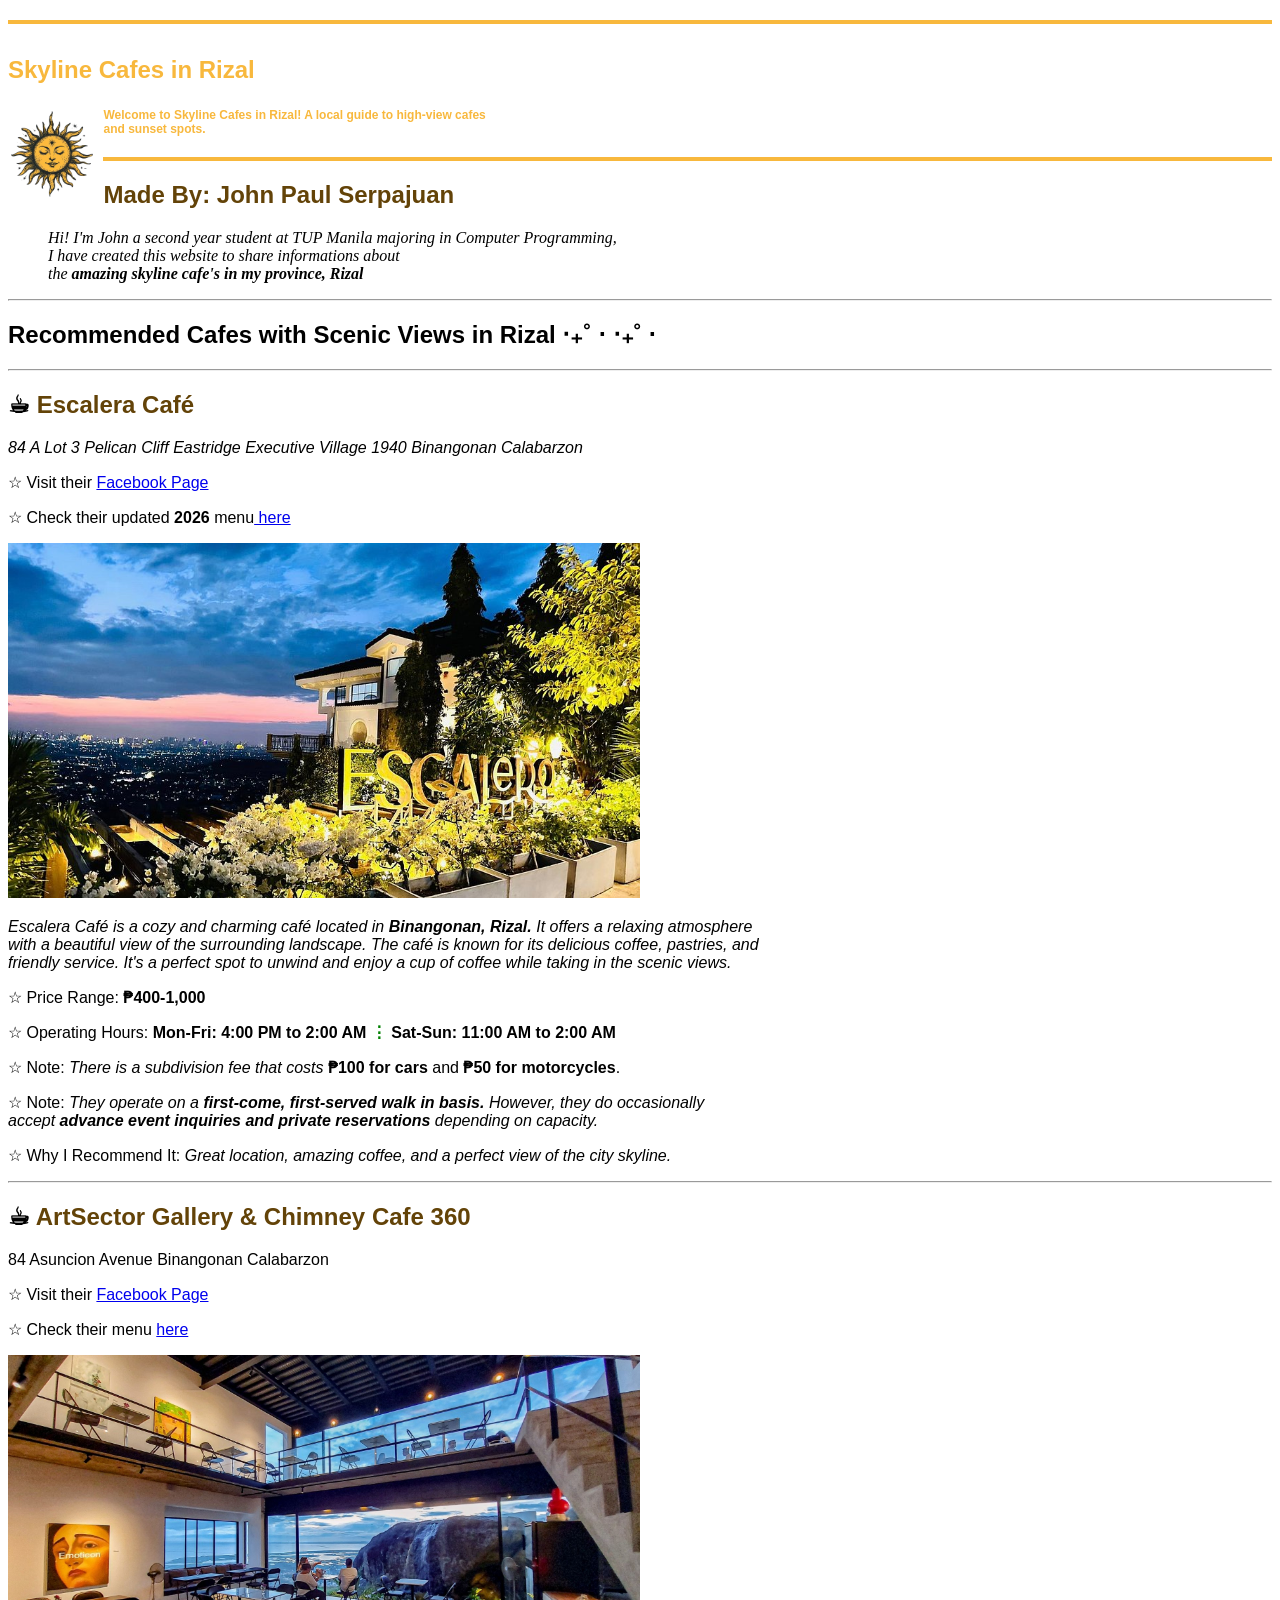
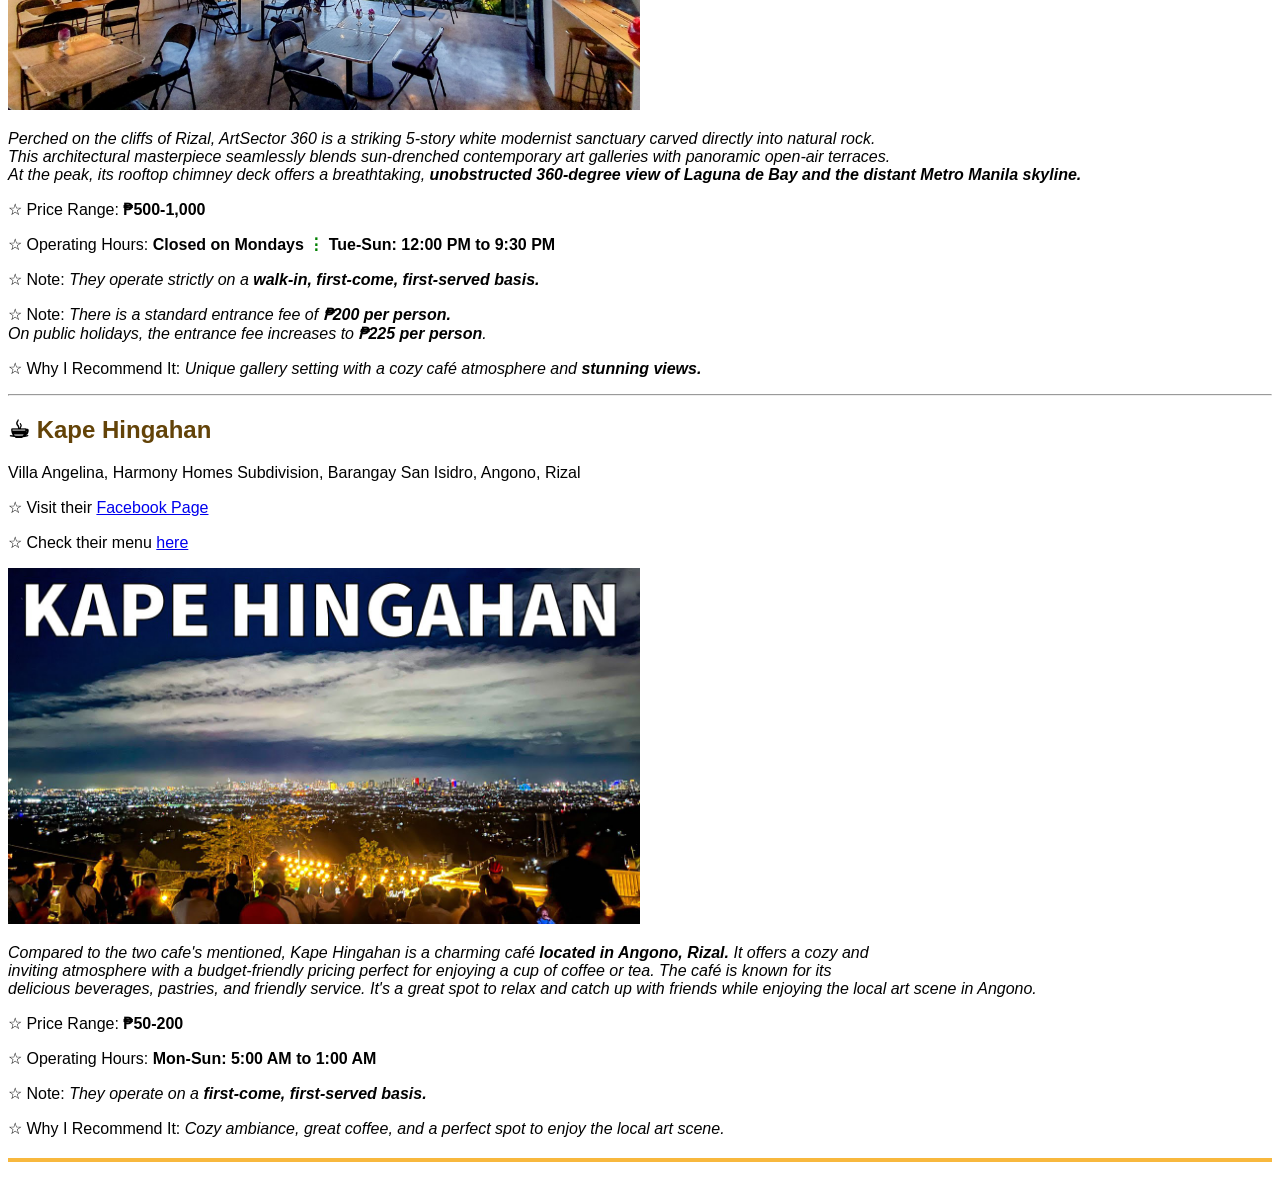
==== index.html @ cba8d464 "add recommended cafes and their details" ====
<!DOCTYPE html>
<html lang="en">
<head>
  <meta charset="UTF-8">
  <meta name="viewport" content="width=device-width, initial-scale=1.0">
  <title>Skyline Cafes in Rizal</title>
</head>

<body>
<hr style="border: 2px solid #F8B83D; margin-top: 20px; margin-bottom: 20px;">
<h1><p class="sans"></p><p style="font-family: Verdana, Geneva, Tahoma, sans-serif; font-size: 24px; color: #F8B83D;">Skyline Cafes in Rizal</p></h1> 
<img src="sun.png" alt="sunset" width="7%" height="auto" style="float: left; margin-right: 7px;">                                                         
<p><h4><p style="font-family: Verdana, Geneva, Tahoma, sans-serif; font-size: 12px; color: #F8B83D;">Welcome to Skyline Cafes in Rizal! A local guide to high-view cafes<br> and sunset spots.</h4></p>
<hr style="border: 2px solid #F8B83D; margin-top: 20px; margin-bottom: 20px;">

<section> 
  <h2><font style="font-family: Verdana, Geneva, Tahoma, sans-serif;color: #634308;">Made By: John Paul Serpajuan</h2></font>
  <p><blockquote><i>Hi! I'm John a second year student at TUP Manila majoring in Computer Programming, 
    <br>I have created this website to  share informations about <br> 
    the <strong>amazing skyline cafe's in my province, Rizal</strong></blockquote></i></p>

 <hr>

</section>

<article>
   <h2><font style="font-family: Arial, Helvetica, sans-serif ;color: #000000;">Recommended Cafes with Scenic Views in Rizal ‧₊˚ ⋅ ‧₊˚ ⋅</h2>
   <hr>
   <h2>☕︎ <font style="font-family: Arial, Helvetica, sans-serif; color: #634308;">Escalera Café</font></h2>
   <p><i>84 A Lot 3 Pelican Cliff Eastridge Executive Village 1940 Binangonan Calabarzon</i></p>
   <p> ☆ Visit their <a href="https://www.facebook.com/EscaleraCafe/" target="_blank">Facebook Page</a></p>
   <p> ☆ Check their updated <strong>2026</strong> menu<a href="https://menuph.com/escalera-cafe-menu/" target="_blank"> here</a></p>
   <img src="escalera.jpg" alt="escalera" width="50%" height="auto">
   <p><i>Escalera Café is a cozy and charming café located in <strong>Binangonan, Rizal.</strong> It offers a relaxing atmosphere 
    <br>with a beautiful view of the surrounding landscape. The café is known for its delicious coffee, pastries, and 
    <br> friendly service. It's a perfect spot to unwind and enjoy a cup of coffee while taking in the scenic views.</i></p>
   <p> ☆ Price Range: <strong>₱400-1,000</strong></p>
   <p> ☆ Operating Hours: <strong>Mon-Fri: 4:00 PM to 2:00 AM <font color="green">⋮</font> Sat-Sun: 11:00 AM to 2:00 AM</strong></p>
   <p> ☆ Note: <i> There is a subdivision fee that costs</i><strong> ₱100 for cars </strong>and <strong>₱50 for motorcycles</strong>.</p>
   <P> ☆ Note: <i> They operate on a <strong>first-come, first-served walk in basis.</strong> However, they do occasionally 
    <br>accept <strong>advance event inquiries and private reservations</strong> depending on capacity. </i></P>
   <p> ☆ Why I Recommend It: <i>Great location, amazing coffee, and a perfect view of the city skyline.</i></p>
  </article>

<article>
<hr>
  <h2>☕︎ <font style="font-family: Arial, Helvetica, sans-serif; color: #634308;">ArtSector Gallery & Chimney Cafe 360</font></h2>
  <p>84 Asuncion Avenue Binangonan Calabarzon</p>
  <p> ☆ Visit their <a href="https://www.facebook.com/artsectorph/" target="_blank">Facebook Page</a></p>
  <p> ☆ Check their menu <a href="https://booky.ph/biz/artsector-gallery-chimney-cafe-tayuman/menu/" target="_blank">here</a></p>
  <img src="artsector.jpg" alt="artsector" width="50%" height="auto">
  <p><i>Perched on the cliffs of Rizal, ArtSector 360 is a striking 5-story white modernist sanctuary carved directly into natural rock. 
    <br> This architectural masterpiece seamlessly blends sun-drenched contemporary art galleries with panoramic open-air terraces. 
    <br> At the peak, its rooftop chimney deck offers a breathtaking, <strong>unobstructed 360-degree view of Laguna de Bay and the distant Metro Manila skyline.</strong></i></p>
  <p> ☆ Price Range: <strong>₱500-1,000</strong></p>
  <p> ☆ Operating Hours: <strong>Closed on Mondays <font color="green">⋮</font> Tue-Sun: 12:00 PM to 9:30 PM</strong></p>
  <P> ☆ Note: <i>They operate strictly on a <strong>walk-in, first-come, first-served basis.</strong></i></P>
  <p> ☆ Note: <i>There is a standard entrance fee of <strong>₱200 per person.</strong>
       <br> On public holidays, the entrance fee increases to <strong>₱225 per person</strong>.</i></p>
   </strong></i></p>
  <p> ☆ Why I Recommend It: <i>Unique gallery setting with a cozy café atmosphere and <strong>stunning views.</strong></i></p>
</article>

<article>
<hr>
  <h2>☕︎ <font style="font-family: Arial, Helvetica, sans-serif; color: #634308;">Kape Hingahan</font></h2>
  <p>Villa Angelina, Harmony Homes Subdivision, Barangay San Isidro, Angono, Rizal</p>
  <p> ☆ Visit their <a href="https://www.facebook.com/Kapehingahan/" target="_blank">Facebook Page</a></p>
  <p> ☆ Check their menu <a href="https://kape-hingahan.wheree.com/menu" target="_blank">here</a></p>
<img src="kapehingahan.jpg" alt="kapehingahan" width="50%" height="auto">
  <p><i>Compared to the two cafe's mentioned, Kape Hingahan is a charming café <strong>located in Angono, Rizal.</strong> It offers a cozy and 
    <br> inviting atmosphere with a budget-friendly pricing perfect for enjoying a cup of coffee or tea. The café is known for its 
    <br> delicious beverages, pastries, and friendly service. It's a great spot to relax and catch up with friends while enjoying the local art scene in Angono.</i></p>
  <p> ☆ Price Range: <strong>₱50-200</strong></p>
  <p> ☆ Operating Hours: <strong>Mon-Sun: 5:00 AM to 1:00 AM</strong></p>
  <P> ☆ Note: <i>They operate on a <strong>first-come, first-served basis.</strong></i></P>
  <p> ☆ Why I Recommend It: <i>Cozy ambiance, great coffee, and a perfect spot to enjoy the local art scene.</i></p>
</article>

<hr style="border: 2px solid #F8B83D; margin-top: 20px; margin-bottom: 20px;">
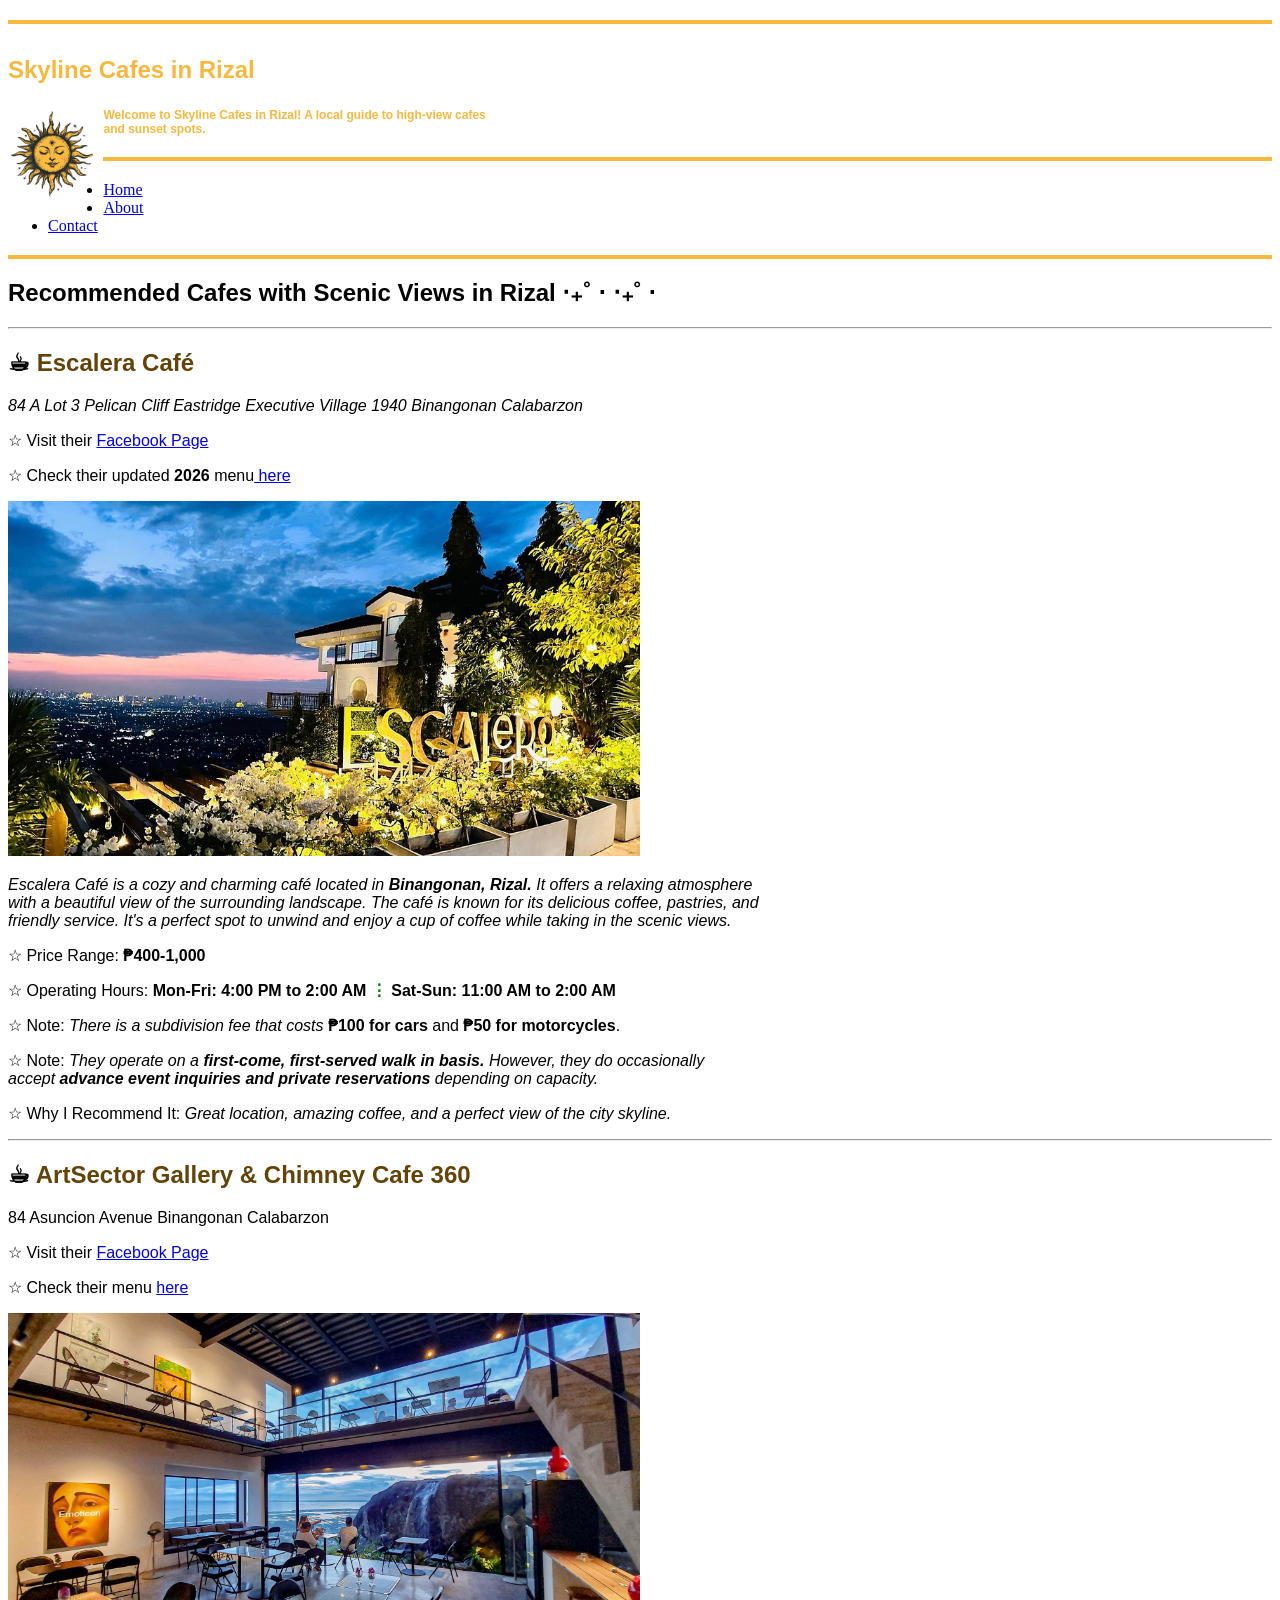
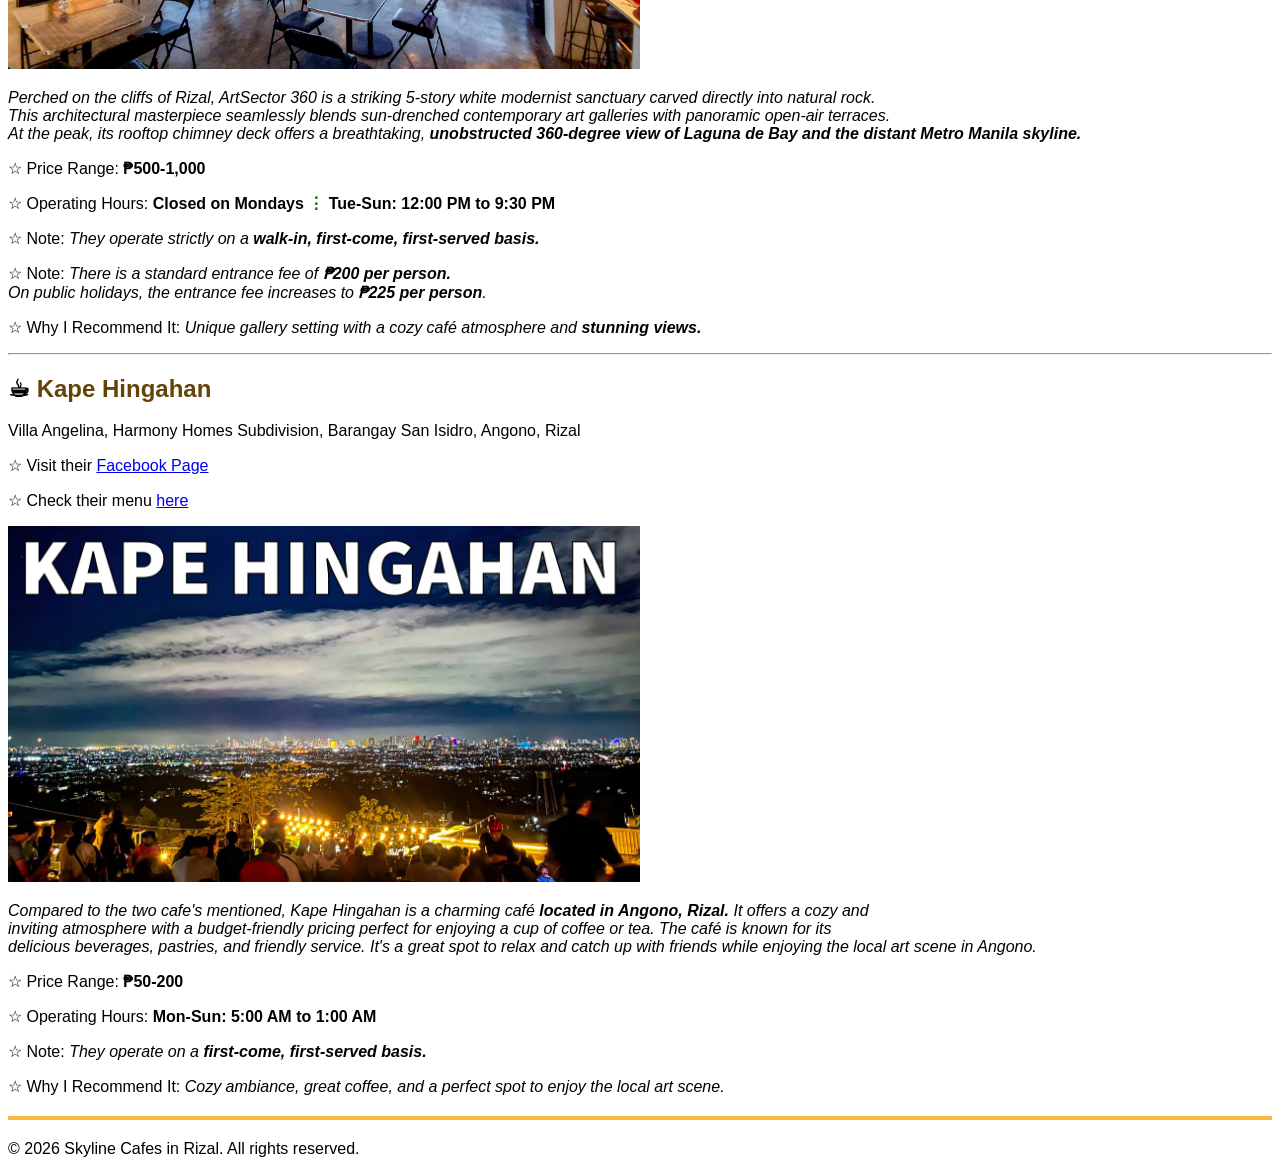
==== commit bbcdf63c: "add contact, about page" ====
--- a/index.html
+++ b/index.html
@@ -7,74 +7,84 @@
 </head>
 
 <body>
+<header>
+       <hr style="border: 2px solid #F8B83D; margin-top: 20px; margin-bottom: 20px;">
+         <h1><p class="sans"></p><p style="font-family: Verdana, Geneva, Tahoma, sans-serif; font-size: 24px; color: #F8B83D;">Skyline Cafes in Rizal</p></h1> 
+          <img src="sun.png" alt="sunset" width="7%" height="auto" style="float: left; margin-right: 7px;">                                                         
+          <p><h4><p style="font-family: Verdana, Geneva, Tahoma, sans-serif; font-size: 12px; color: #F8B83D;">Welcome to Skyline Cafes in Rizal! A local guide to high-view cafes<br> and sunset spots.</h4></p>
+       <hr style="border: 2px solid #F8B83D; margin-top: 20px; margin-bottom: 20px;">
+    <nav>
+    <ul>
+        <li><a href="index.html">Home</a></li>
+        <li><a href="about.html">About</a></li>
+        <li><a href="contact.html">Contact</a></li> 
+    </ul> 
+    </nav>
 <hr style="border: 2px solid #F8B83D; margin-top: 20px; margin-bottom: 20px;">
-<h1><p class="sans"></p><p style="font-family: Verdana, Geneva, Tahoma, sans-serif; font-size: 24px; color: #F8B83D;">Skyline Cafes in Rizal</p></h1> 
-<img src="sun.png" alt="sunset" width="7%" height="auto" style="float: left; margin-right: 7px;">                                                         
-<p><h4><p style="font-family: Verdana, Geneva, Tahoma, sans-serif; font-size: 12px; color: #F8B83D;">Welcome to Skyline Cafes in Rizal! A local guide to high-view cafes<br> and sunset spots.</h4></p>
-<hr style="border: 2px solid #F8B83D; margin-top: 20px; margin-bottom: 20px;">
+</header>
 
-<section> 
-  <h2><font style="font-family: Verdana, Geneva, Tahoma, sans-serif;color: #634308;">Made By: John Paul Serpajuan</h2></font>
-  <p><blockquote><i>Hi! I'm John a second year student at TUP Manila majoring in Computer Programming, 
-    <br>I have created this website to  share informations about <br> 
-    the <strong>amazing skyline cafe's in my province, Rizal</strong></blockquote></i></p>
 
- <hr>
-
-</section>
-
+<main>
 <article>
-   <h2><font style="font-family: Arial, Helvetica, sans-serif ;color: #000000;">Recommended Cafes with Scenic Views in Rizal ‧₊˚ ⋅ ‧₊˚ ⋅</h2>
-   <hr>
-   <h2>☕︎ <font style="font-family: Arial, Helvetica, sans-serif; color: #634308;">Escalera Café</font></h2>
-   <p><i>84 A Lot 3 Pelican Cliff Eastridge Executive Village 1940 Binangonan Calabarzon</i></p>
-   <p> ☆ Visit their <a href="https://www.facebook.com/EscaleraCafe/" target="_blank">Facebook Page</a></p>
-   <p> ☆ Check their updated <strong>2026</strong> menu<a href="https://menuph.com/escalera-cafe-menu/" target="_blank"> here</a></p>
-   <img src="escalera.jpg" alt="escalera" width="50%" height="auto">
-   <p><i>Escalera Café is a cozy and charming café located in <strong>Binangonan, Rizal.</strong> It offers a relaxing atmosphere 
-    <br>with a beautiful view of the surrounding landscape. The café is known for its delicious coffee, pastries, and 
-    <br> friendly service. It's a perfect spot to unwind and enjoy a cup of coffee while taking in the scenic views.</i></p>
-   <p> ☆ Price Range: <strong>₱400-1,000</strong></p>
-   <p> ☆ Operating Hours: <strong>Mon-Fri: 4:00 PM to 2:00 AM <font color="green">⋮</font> Sat-Sun: 11:00 AM to 2:00 AM</strong></p>
-   <p> ☆ Note: <i> There is a subdivision fee that costs</i><strong> ₱100 for cars </strong>and <strong>₱50 for motorcycles</strong>.</p>
-   <P> ☆ Note: <i> They operate on a <strong>first-come, first-served walk in basis.</strong> However, they do occasionally 
-    <br>accept <strong>advance event inquiries and private reservations</strong> depending on capacity. </i></P>
-   <p> ☆ Why I Recommend It: <i>Great location, amazing coffee, and a perfect view of the city skyline.</i></p>
-  </article>
-
-<article>
+        <h2><font style="font-family: Arial, Helvetica, sans-serif ;color: #000000;">Recommended Cafes with Scenic Views in Rizal ‧₊˚ ⋅ ‧₊˚ ⋅</h2>
 <hr>
-  <h2>☕︎ <font style="font-family: Arial, Helvetica, sans-serif; color: #634308;">ArtSector Gallery & Chimney Cafe 360</font></h2>
-  <p>84 Asuncion Avenue Binangonan Calabarzon</p>
-  <p> ☆ Visit their <a href="https://www.facebook.com/artsectorph/" target="_blank">Facebook Page</a></p>
-  <p> ☆ Check their menu <a href="https://booky.ph/biz/artsector-gallery-chimney-cafe-tayuman/menu/" target="_blank">here</a></p>
-  <img src="artsector.jpg" alt="artsector" width="50%" height="auto">
-  <p><i>Perched on the cliffs of Rizal, ArtSector 360 is a striking 5-story white modernist sanctuary carved directly into natural rock. 
-    <br> This architectural masterpiece seamlessly blends sun-drenched contemporary art galleries with panoramic open-air terraces. 
-    <br> At the peak, its rooftop chimney deck offers a breathtaking, <strong>unobstructed 360-degree view of Laguna de Bay and the distant Metro Manila skyline.</strong></i></p>
-  <p> ☆ Price Range: <strong>₱500-1,000</strong></p>
-  <p> ☆ Operating Hours: <strong>Closed on Mondays <font color="green">⋮</font> Tue-Sun: 12:00 PM to 9:30 PM</strong></p>
-  <P> ☆ Note: <i>They operate strictly on a <strong>walk-in, first-come, first-served basis.</strong></i></P>
-  <p> ☆ Note: <i>There is a standard entrance fee of <strong>₱200 per person.</strong>
-       <br> On public holidays, the entrance fee increases to <strong>₱225 per person</strong>.</i></p>
-   </strong></i></p>
-  <p> ☆ Why I Recommend It: <i>Unique gallery setting with a cozy café atmosphere and <strong>stunning views.</strong></i></p>
+          <h2>☕︎ <font style="font-family: Arial, Helvetica, sans-serif; color: #634308;">Escalera Café</font></h2>
+          <p><i>84 A Lot 3 Pelican Cliff Eastridge Executive Village 1940 Binangonan Calabarzon</i></p>
+          <p> ☆ Visit their <a href="https://www.facebook.com/EscaleraCafe/" target="_blank">Facebook Page</a></p>
+          <p> ☆ Check their updated <strong>2026</strong> menu<a href="https://menuph.com/escalera-cafe-menu/" target="_blank"> here</a></p>
+        <img src="escalera.jpg" alt="escalera" width="50%" height="auto">
+          <p><i>Escalera Café is a cozy and charming café located in <strong>Binangonan, Rizal.</strong> It offers a relaxing atmosphere 
+          <br>with a beautiful view of the surrounding landscape. The café is known for its delicious coffee, pastries, and 
+          <br> friendly service. It's a perfect spot to unwind and enjoy a cup of coffee while taking in the scenic views.</i></p>
+       <p> ☆ Price Range: <strong>₱400-1,000</strong></p>
+       <p> ☆ Operating Hours: <strong>Mon-Fri: 4:00 PM to 2:00 AM <font color="green">⋮</font> Sat-Sun: 11:00 AM to 2:00 AM</strong></p>
+       <p> ☆ Note: <i> There is a subdivision fee that costs</i><strong> ₱100 for cars </strong>and <strong>₱50 for motorcycles</strong>.</p>
+       <p> ☆ Note: <i> They operate on a <strong>first-come, first-served walk in basis.</strong> However, they do occasionally 
+          <br>accept <strong>advance event inquiries and private reservations</strong> depending on capacity. </i></P>
+       <p> ☆ Why I Recommend It: <i>Great location, amazing coffee, and a perfect view of the city skyline.</i></p>
 </article>
 
 <article>
 <hr>
-  <h2>☕︎ <font style="font-family: Arial, Helvetica, sans-serif; color: #634308;">Kape Hingahan</font></h2>
-  <p>Villa Angelina, Harmony Homes Subdivision, Barangay San Isidro, Angono, Rizal</p>
-  <p> ☆ Visit their <a href="https://www.facebook.com/Kapehingahan/" target="_blank">Facebook Page</a></p>
-  <p> ☆ Check their menu <a href="https://kape-hingahan.wheree.com/menu" target="_blank">here</a></p>
-<img src="kapehingahan.jpg" alt="kapehingahan" width="50%" height="auto">
-  <p><i>Compared to the two cafe's mentioned, Kape Hingahan is a charming café <strong>located in Angono, Rizal.</strong> It offers a cozy and 
-    <br> inviting atmosphere with a budget-friendly pricing perfect for enjoying a cup of coffee or tea. The café is known for its 
-    <br> delicious beverages, pastries, and friendly service. It's a great spot to relax and catch up with friends while enjoying the local art scene in Angono.</i></p>
-  <p> ☆ Price Range: <strong>₱50-200</strong></p>
-  <p> ☆ Operating Hours: <strong>Mon-Sun: 5:00 AM to 1:00 AM</strong></p>
-  <P> ☆ Note: <i>They operate on a <strong>first-come, first-served basis.</strong></i></P>
-  <p> ☆ Why I Recommend It: <i>Cozy ambiance, great coffee, and a perfect spot to enjoy the local art scene.</i></p>
+          <h2>☕︎ <font style="font-family: Arial, Helvetica, sans-serif; color: #634308;">ArtSector Gallery & Chimney Cafe 360</font></h2>
+       <p>84 Asuncion Avenue Binangonan Calabarzon</p>
+       <p> ☆ Visit their <a href="https://www.facebook.com/artsectorph/" target="_blank">Facebook Page</a></p>
+       <p> ☆ Check their menu <a href="https://booky.ph/biz/artsector-gallery-chimney-cafe-tayuman/menu/" target="_blank">here</a></p>
+      <img src="artsector.jpg" alt="artsector" width="50%" height="auto">
+       <p><i>Perched on the cliffs of Rizal, ArtSector 360 is a striking 5-story white modernist sanctuary carved directly into natural rock. 
+       <br> This architectural masterpiece seamlessly blends sun-drenched contemporary art galleries with panoramic open-air terraces. 
+       <br> At the peak, its rooftop chimney deck offers a breathtaking, <strong>unobstructed 360-degree view of Laguna de Bay and the distant Metro Manila skyline.</strong></i></p>
+     <p> ☆ Price Range: <strong>₱500-1,000</strong></p>
+     <p> ☆ Operating Hours: <strong>Closed on Mondays <font color="green">⋮</font> Tue-Sun: 12:00 PM to 9:30 PM</strong></p>
+     <p> ☆ Note: <i>They operate strictly on a <strong>walk-in, first-come, first-served basis.</strong></i></P>
+     <p> ☆ Note: <i>There is a standard entrance fee of <strong>₱200 per person.</strong>
+      <br> On public holidays, the entrance fee increases to <strong>₱225 per person</strong>.</i></p>
+     <p> ☆ Why I Recommend It: <i>Unique gallery setting with a cozy café atmosphere and <strong>stunning views.</strong></i></p>
 </article>
 
-<hr style="border: 2px solid #F8B83D; margin-top: 20px; margin-bottom: 20px;">+<article>
+<hr>
+        <h2>☕︎ <font style="font-family: Arial, Helvetica, sans-serif; color: #634308;">Kape Hingahan</font></h2>
+      <p>Villa Angelina, Harmony Homes Subdivision, Barangay San Isidro, Angono, Rizal</p>
+      <p> ☆ Visit their <a href="https://www.facebook.com/Kapehingahan/" target="_blank">Facebook Page</a></p>
+      <p> ☆ Check their menu <a href="https://kape-hingahan.wheree.com/menu" target="_blank">here</a></p>
+     <img src="kapehingahan.jpg" alt="kapehingahan" width="50%" height="auto">
+      <p><i>Compared to the two cafe's mentioned, Kape Hingahan is a charming café <strong>located in Angono, Rizal.</strong> It offers a cozy and 
+      <br> inviting atmosphere with a budget-friendly pricing perfect for enjoying a cup of coffee or tea. The café is known for its 
+      <br> delicious beverages, pastries, and friendly service. It's a great spot to relax and catch up with friends while enjoying the local art scene in Angono.</i></p>
+    <p> ☆ Price Range: <strong>₱50-200</strong></p>
+    <p> ☆ Operating Hours: <strong>Mon-Sun: 5:00 AM to 1:00 AM</strong></p>
+    <P> ☆ Note: <i>They operate on a <strong>first-come, first-served basis.</strong></i></P>
+    <p> ☆ Why I Recommend It: <i>Cozy ambiance, great coffee, and a perfect spot to enjoy the local art scene.</i></p>
+</article>
+
+<hr style="border: 2px solid #F8B83D; margin-top: 20px; margin-bottom: 20px;">
+
+
+
+<footer>
+    <p>&copy; 2026 Skyline Cafes in Rizal. All rights reserved.</p>
+</footer>
+</main>
+</body>
+</html>
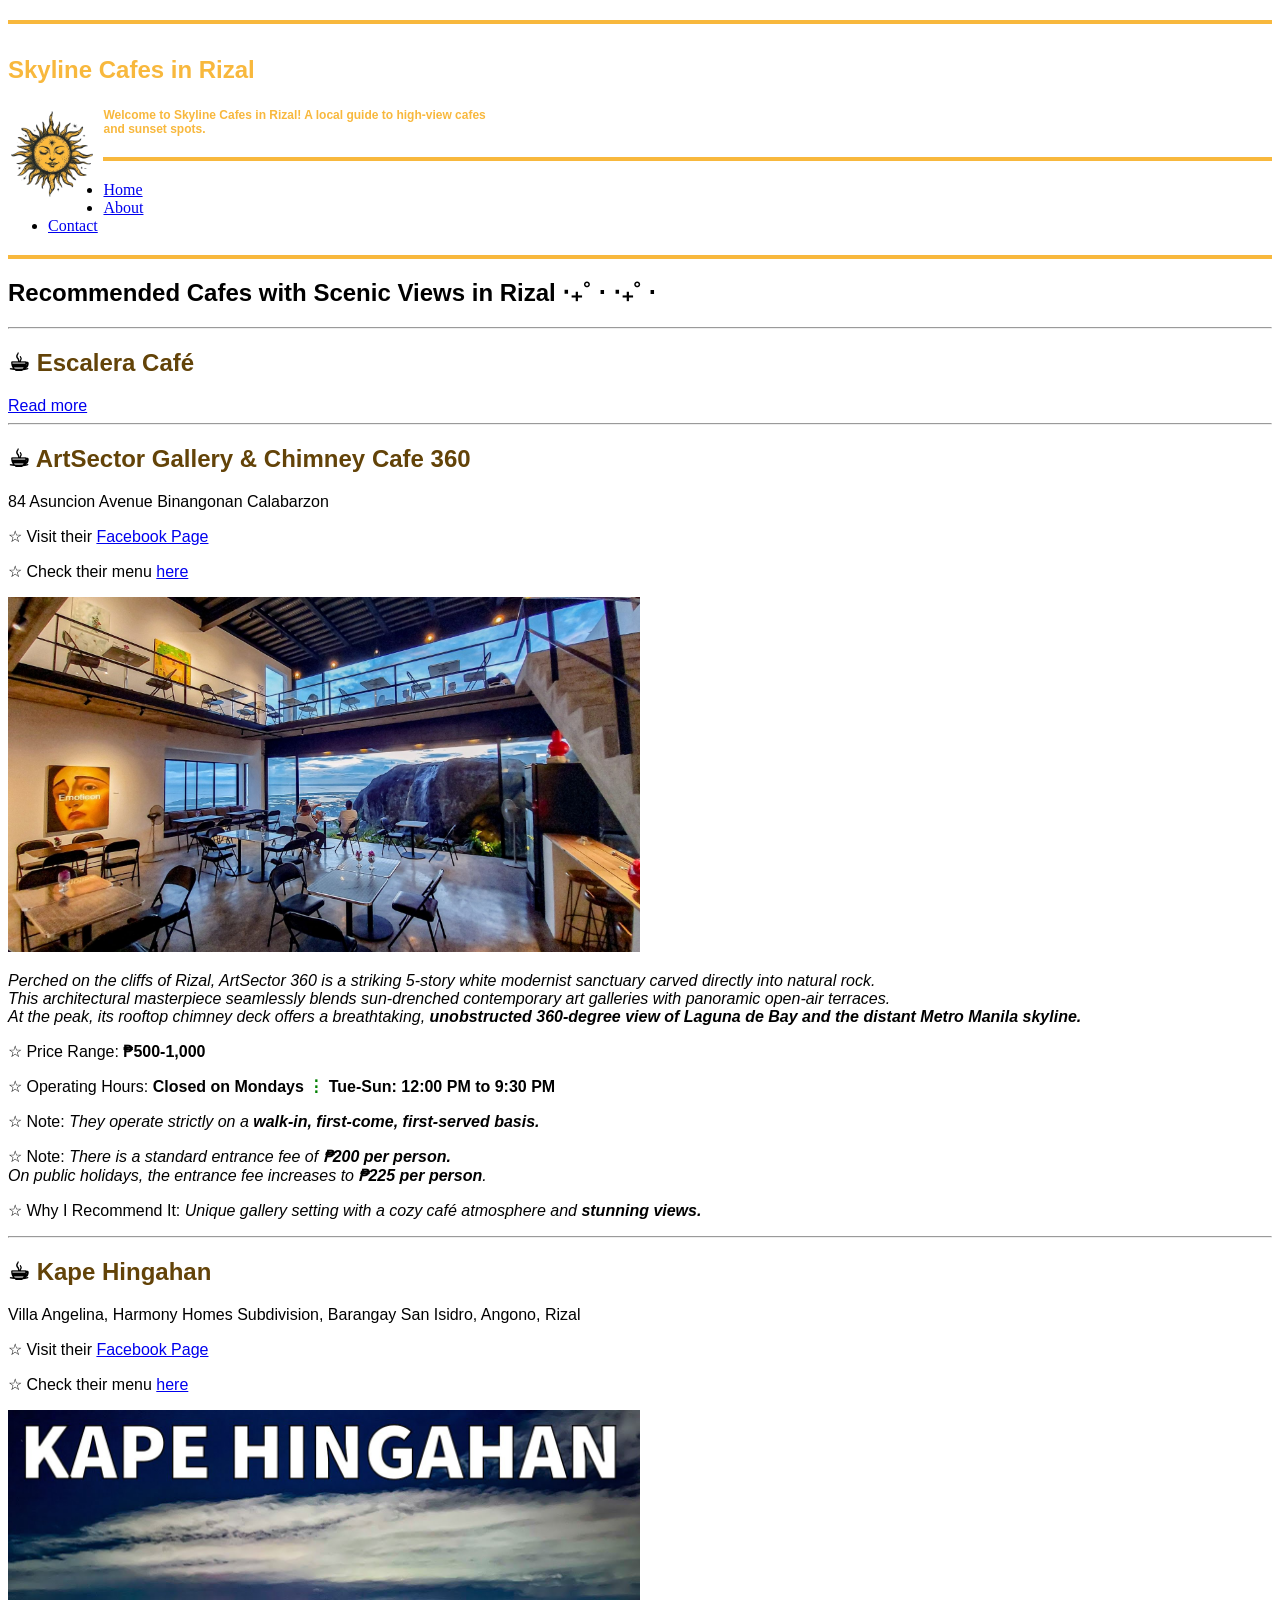
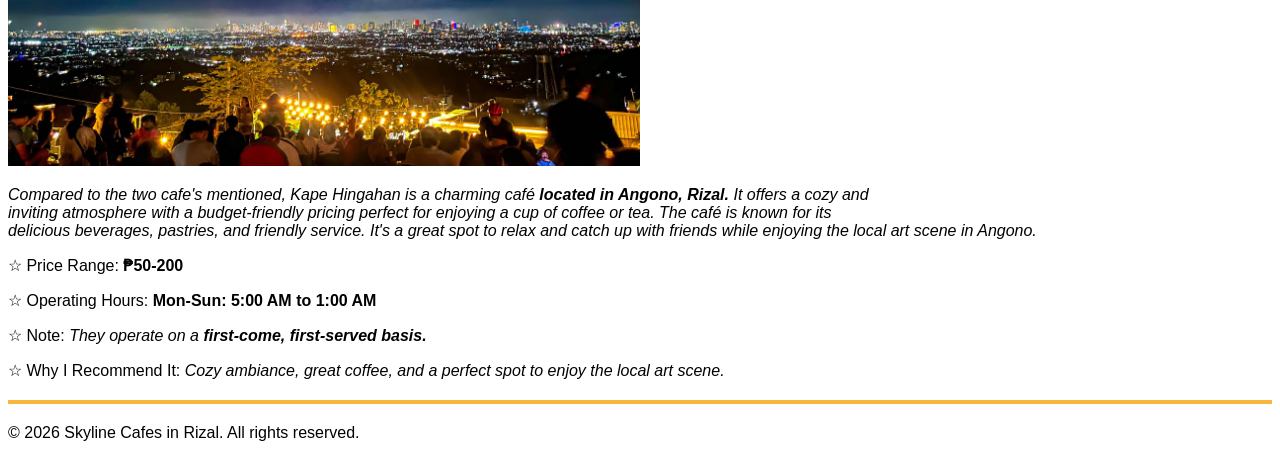
==== commit 60cab46c: "add additional file/page for escalera cafe" ====
--- a/index.html
+++ b/index.html
@@ -28,21 +28,8 @@
 <article>
         <h2><font style="font-family: Arial, Helvetica, sans-serif ;color: #000000;">Recommended Cafes with Scenic Views in Rizal ‧₊˚ ⋅ ‧₊˚ ⋅</h2>
 <hr>
-          <h2>☕︎ <font style="font-family: Arial, Helvetica, sans-serif; color: #634308;">Escalera Café</font></h2>
-          <p><i>84 A Lot 3 Pelican Cliff Eastridge Executive Village 1940 Binangonan Calabarzon</i></p>
-          <p> ☆ Visit their <a href="https://www.facebook.com/EscaleraCafe/" target="_blank">Facebook Page</a></p>
-          <p> ☆ Check their updated <strong>2026</strong> menu<a href="https://menuph.com/escalera-cafe-menu/" target="_blank"> here</a></p>
-        <img src="escalera.jpg" alt="escalera" width="50%" height="auto">
-          <p><i>Escalera Café is a cozy and charming café located in <strong>Binangonan, Rizal.</strong> It offers a relaxing atmosphere 
-          <br>with a beautiful view of the surrounding landscape. The café is known for its delicious coffee, pastries, and 
-          <br> friendly service. It's a perfect spot to unwind and enjoy a cup of coffee while taking in the scenic views.</i></p>
-       <p> ☆ Price Range: <strong>₱400-1,000</strong></p>
-       <p> ☆ Operating Hours: <strong>Mon-Fri: 4:00 PM to 2:00 AM <font color="green">⋮</font> Sat-Sun: 11:00 AM to 2:00 AM</strong></p>
-       <p> ☆ Note: <i> There is a subdivision fee that costs</i><strong> ₱100 for cars </strong>and <strong>₱50 for motorcycles</strong>.</p>
-       <p> ☆ Note: <i> They operate on a <strong>first-come, first-served walk in basis.</strong> However, they do occasionally 
-          <br>accept <strong>advance event inquiries and private reservations</strong> depending on capacity. </i></P>
-       <p> ☆ Why I Recommend It: <i>Great location, amazing coffee, and a perfect view of the city skyline.</i></p>
-</article>
+        <h2>☕︎ <font style="font-family: Arial, Helvetica, sans-serif; color: #634308;">Escalera Café</font></h2>
+        <a href="places/escalera.html">Read more</a> 
 
 <article>
 <hr>
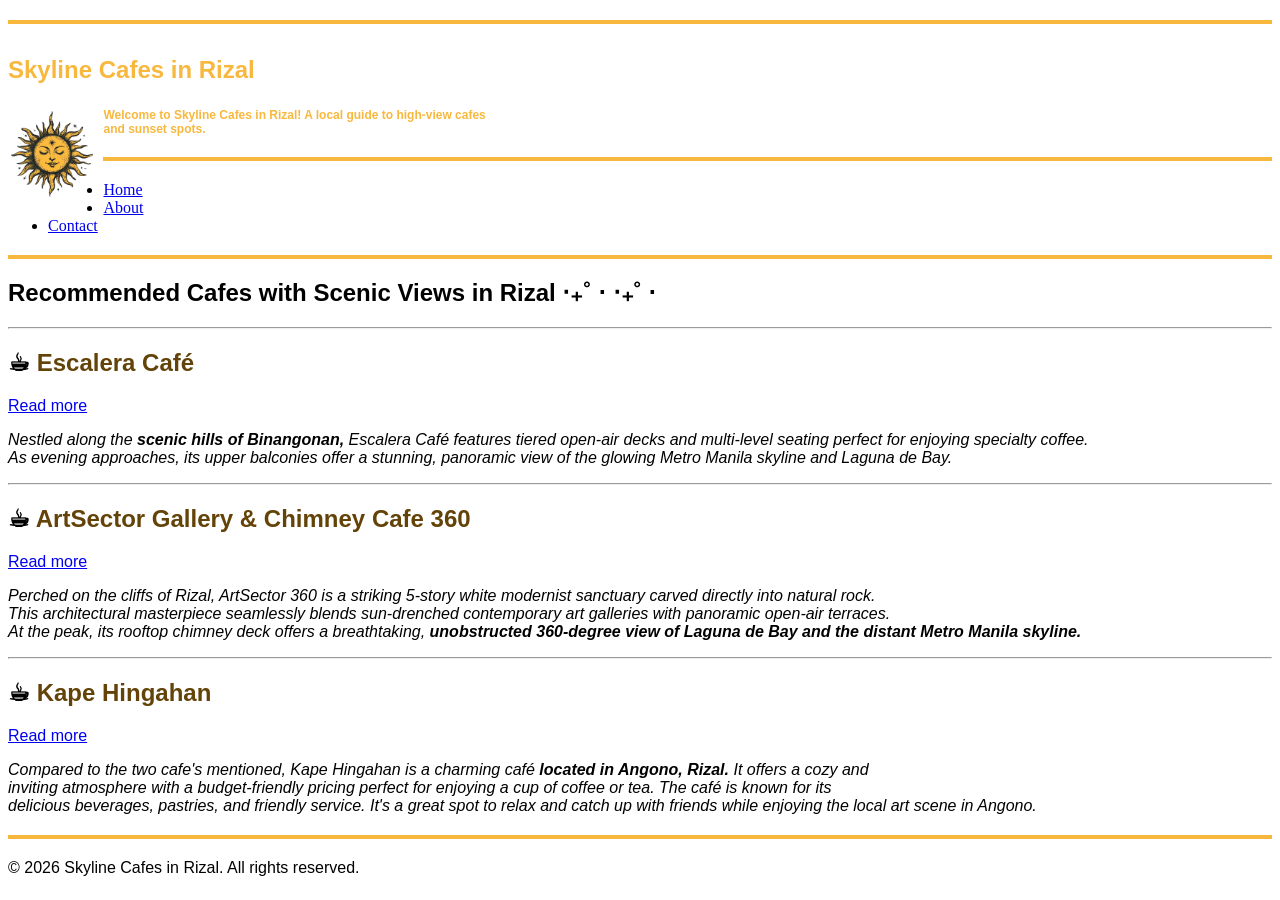
==== commit 67bb940f: "create a specific file for the other two cafes" ====
--- a/index.html
+++ b/index.html
@@ -30,39 +30,24 @@
 <hr>
         <h2>☕︎ <font style="font-family: Arial, Helvetica, sans-serif; color: #634308;">Escalera Café</font></h2>
         <a href="places/escalera.html">Read more</a> 
-
+        <p><i>Nestled along the <strong>scenic hills of Binangonan,</strong> Escalera Café features tiered open-air decks and multi-level seating perfect for enjoying specialty coffee.
+          <br> As evening approaches, its upper balconies offer a stunning, panoramic view of the glowing Metro Manila skyline and Laguna de Bay.</i></p>
 <article>
 <hr>
           <h2>☕︎ <font style="font-family: Arial, Helvetica, sans-serif; color: #634308;">ArtSector Gallery & Chimney Cafe 360</font></h2>
-       <p>84 Asuncion Avenue Binangonan Calabarzon</p>
-       <p> ☆ Visit their <a href="https://www.facebook.com/artsectorph/" target="_blank">Facebook Page</a></p>
-       <p> ☆ Check their menu <a href="https://booky.ph/biz/artsector-gallery-chimney-cafe-tayuman/menu/" target="_blank">here</a></p>
-      <img src="artsector.jpg" alt="artsector" width="50%" height="auto">
-       <p><i>Perched on the cliffs of Rizal, ArtSector 360 is a striking 5-story white modernist sanctuary carved directly into natural rock. 
+         <a href="places/artsector.html">Read more</a> 
+          <p><i>Perched on the cliffs of Rizal, ArtSector 360 is a striking 5-story white modernist sanctuary carved directly into natural rock. 
        <br> This architectural masterpiece seamlessly blends sun-drenched contemporary art galleries with panoramic open-air terraces. 
        <br> At the peak, its rooftop chimney deck offers a breathtaking, <strong>unobstructed 360-degree view of Laguna de Bay and the distant Metro Manila skyline.</strong></i></p>
-     <p> ☆ Price Range: <strong>₱500-1,000</strong></p>
-     <p> ☆ Operating Hours: <strong>Closed on Mondays <font color="green">⋮</font> Tue-Sun: 12:00 PM to 9:30 PM</strong></p>
-     <p> ☆ Note: <i>They operate strictly on a <strong>walk-in, first-come, first-served basis.</strong></i></P>
-     <p> ☆ Note: <i>There is a standard entrance fee of <strong>₱200 per person.</strong>
-      <br> On public holidays, the entrance fee increases to <strong>₱225 per person</strong>.</i></p>
-     <p> ☆ Why I Recommend It: <i>Unique gallery setting with a cozy café atmosphere and <strong>stunning views.</strong></i></p>
 </article>
 
 <article>
 <hr>
         <h2>☕︎ <font style="font-family: Arial, Helvetica, sans-serif; color: #634308;">Kape Hingahan</font></h2>
-      <p>Villa Angelina, Harmony Homes Subdivision, Barangay San Isidro, Angono, Rizal</p>
-      <p> ☆ Visit their <a href="https://www.facebook.com/Kapehingahan/" target="_blank">Facebook Page</a></p>
-      <p> ☆ Check their menu <a href="https://kape-hingahan.wheree.com/menu" target="_blank">here</a></p>
-     <img src="kapehingahan.jpg" alt="kapehingahan" width="50%" height="auto">
-      <p><i>Compared to the two cafe's mentioned, Kape Hingahan is a charming café <strong>located in Angono, Rizal.</strong> It offers a cozy and 
+        <a href="places/hingahan.html">Read more</a>
+        <p><i>Compared to the two cafe's mentioned, Kape Hingahan is a charming café <strong>located in Angono, Rizal.</strong> It offers a cozy and 
       <br> inviting atmosphere with a budget-friendly pricing perfect for enjoying a cup of coffee or tea. The café is known for its 
       <br> delicious beverages, pastries, and friendly service. It's a great spot to relax and catch up with friends while enjoying the local art scene in Angono.</i></p>
-    <p> ☆ Price Range: <strong>₱50-200</strong></p>
-    <p> ☆ Operating Hours: <strong>Mon-Sun: 5:00 AM to 1:00 AM</strong></p>
-    <P> ☆ Note: <i>They operate on a <strong>first-come, first-served basis.</strong></i></P>
-    <p> ☆ Why I Recommend It: <i>Cozy ambiance, great coffee, and a perfect spot to enjoy the local art scene.</i></p>
 </article>
 
 <hr style="border: 2px solid #F8B83D; margin-top: 20px; margin-bottom: 20px;">
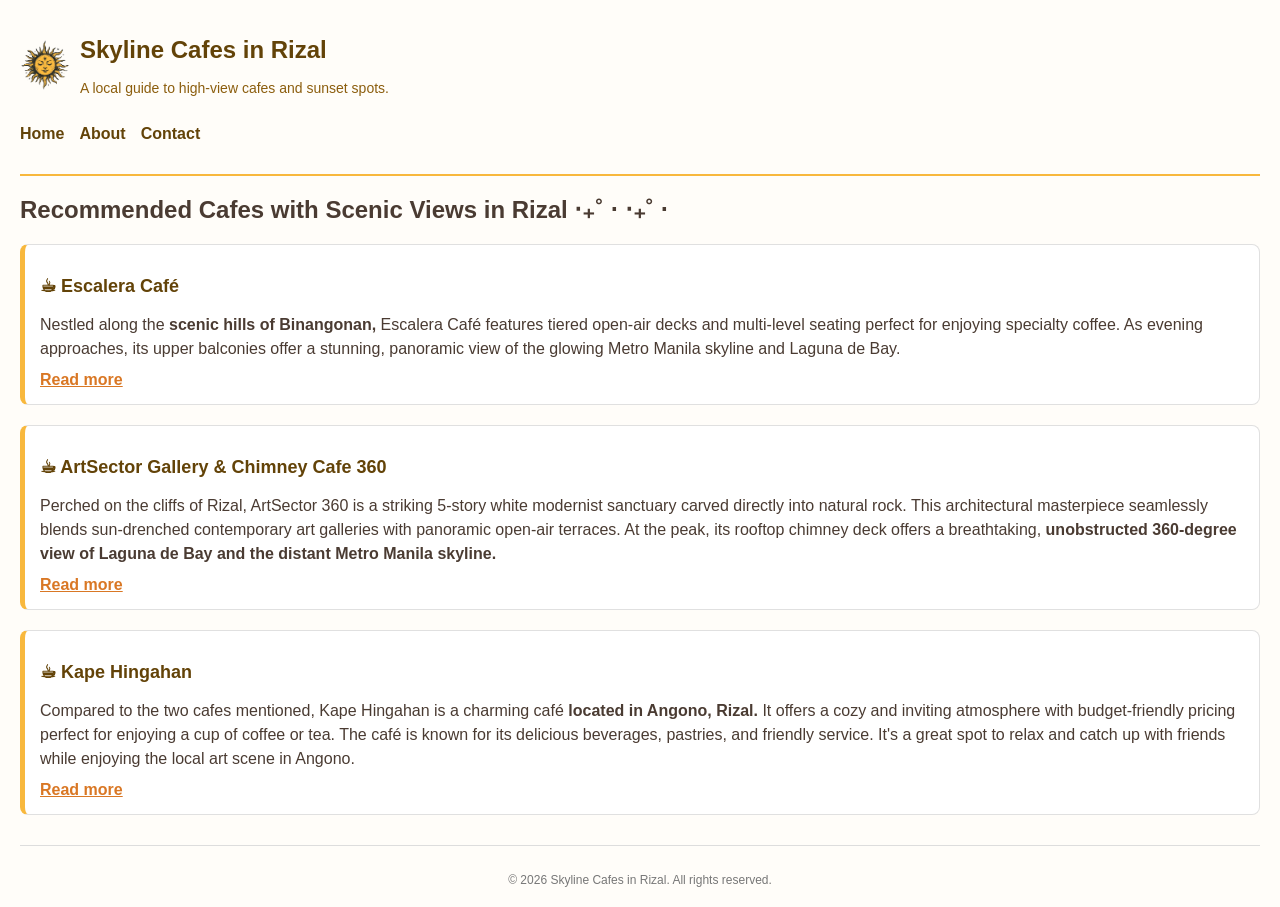
==== commit 3edb5c2f: "add css styling to every page" ====
--- a/index.html
+++ b/index.html
@@ -4,59 +4,52 @@
   <meta charset="UTF-8">
   <meta name="viewport" content="width=device-width, initial-scale=1.0">
   <title>Skyline Cafes in Rizal</title>
+  <link rel="stylesheet" href="style.css">
 </head>
 
 <body>
-<header>
-       <hr style="border: 2px solid #F8B83D; margin-top: 20px; margin-bottom: 20px;">
-         <h1><p class="sans"></p><p style="font-family: Verdana, Geneva, Tahoma, sans-serif; font-size: 24px; color: #F8B83D;">Skyline Cafes in Rizal</p></h1> 
-          <img src="sun.png" alt="sunset" width="7%" height="auto" style="float: left; margin-right: 7px;">                                                         
-          <p><h4><p style="font-family: Verdana, Geneva, Tahoma, sans-serif; font-size: 12px; color: #F8B83D;">Welcome to Skyline Cafes in Rizal! A local guide to high-view cafes<br> and sunset spots.</h4></p>
-       <hr style="border: 2px solid #F8B83D; margin-top: 20px; margin-bottom: 20px;">
+  <header>
+    <div class="header-content">
+      <img src="sun.png" alt="Skyline Cafes Logo" class="logo">
+      <div>
+        <h1>Skyline Cafes in Rizal</h1>
+        <p class="tagline">A local guide to high-view cafes and sunset spots.</p>
+      </div>
+    </div>
+
     <nav>
-    <ul>
+      <ul>
         <li><a href="index.html">Home</a></li>
         <li><a href="about.html">About</a></li>
         <li><a href="contact.html">Contact</a></li> 
-    </ul> 
+      </ul> 
     </nav>
-<hr style="border: 2px solid #F8B83D; margin-top: 20px; margin-bottom: 20px;">
-</header>
+  </header>
 
+  <main>
+    <h2>Recommended Cafes with Scenic Views in Rizal ‧₊˚ ⋅ ‧₊˚ ⋅</h2>
 
-<main>
-<article>
-        <h2><font style="font-family: Arial, Helvetica, sans-serif ;color: #000000;">Recommended Cafes with Scenic Views in Rizal ‧₊˚ ⋅ ‧₊˚ ⋅</h2>
-<hr>
-        <h2>☕︎ <font style="font-family: Arial, Helvetica, sans-serif; color: #634308;">Escalera Café</font></h2>
-        <a href="places/escalera.html">Read more</a> 
-        <p><i>Nestled along the <strong>scenic hills of Binangonan,</strong> Escalera Café features tiered open-air decks and multi-level seating perfect for enjoying specialty coffee.
-          <br> As evening approaches, its upper balconies offer a stunning, panoramic view of the glowing Metro Manila skyline and Laguna de Bay.</i></p>
-<article>
-<hr>
-          <h2>☕︎ <font style="font-family: Arial, Helvetica, sans-serif; color: #634308;">ArtSector Gallery & Chimney Cafe 360</font></h2>
-         <a href="places/artsector.html">Read more</a> 
-          <p><i>Perched on the cliffs of Rizal, ArtSector 360 is a striking 5-story white modernist sanctuary carved directly into natural rock. 
-       <br> This architectural masterpiece seamlessly blends sun-drenched contemporary art galleries with panoramic open-air terraces. 
-       <br> At the peak, its rooftop chimney deck offers a breathtaking, <strong>unobstructed 360-degree view of Laguna de Bay and the distant Metro Manila skyline.</strong></i></p>
-</article>
+    <article class="product-card">
+      <h2>☕︎ Escalera Café</h2>
+      <p>Nestled along the <strong>scenic hills of Binangonan,</strong> Escalera Café features tiered open-air decks and multi-level seating perfect for enjoying specialty coffee. As evening approaches, its upper balconies offer a stunning, panoramic view of the glowing Metro Manila skyline and Laguna de Bay.</p>
+      <a href="places/escalera.html">Read more</a>
+    </article>
 
-<article>
-<hr>
-        <h2>☕︎ <font style="font-family: Arial, Helvetica, sans-serif; color: #634308;">Kape Hingahan</font></h2>
-        <a href="places/hingahan.html">Read more</a>
-        <p><i>Compared to the two cafe's mentioned, Kape Hingahan is a charming café <strong>located in Angono, Rizal.</strong> It offers a cozy and 
-      <br> inviting atmosphere with a budget-friendly pricing perfect for enjoying a cup of coffee or tea. The café is known for its 
-      <br> delicious beverages, pastries, and friendly service. It's a great spot to relax and catch up with friends while enjoying the local art scene in Angono.</i></p>
-</article>
+    <article class="product-card">
+      <h2>☕︎ ArtSector Gallery & Chimney Cafe 360</h2>
+      <p>Perched on the cliffs of Rizal, ArtSector 360 is a striking 5-story white modernist sanctuary carved directly into natural rock. This architectural masterpiece seamlessly blends sun-drenched contemporary art galleries with panoramic open-air terraces. At the peak, its rooftop chimney deck offers a breathtaking, <strong>unobstructed 360-degree view of Laguna de Bay and the distant Metro Manila skyline.</strong></p>
+      <a href="places/artsector.html">Read more</a>
+    </article>
 
-<hr style="border: 2px solid #F8B83D; margin-top: 20px; margin-bottom: 20px;">
+    <article class="product-card">
+      <h2>☕︎ Kape Hingahan</h2>
+      <p>Compared to the two cafes mentioned, Kape Hingahan is a charming café <strong>located in Angono, Rizal.</strong> It offers a cozy and inviting atmosphere with budget-friendly pricing perfect for enjoying a cup of coffee or tea. The café is known for its delicious beverages, pastries, and friendly service. It's a great spot to relax and catch up with friends while enjoying the local art scene in Angono.</p>
+      <a href="places/hingahan.html">Read more</a>
+    </article>
+  </main>
 
-
-
-<footer>
+  <footer>
     <p>&copy; 2026 Skyline Cafes in Rizal. All rights reserved.</p>
-</footer>
-</main>
+  </footer>
 </body>
 </html>
--- a/style.css
+++ b/style.css
@@ -0,0 +1,256 @@
+:root {
+  --brand-color: #f8b83d;
+  --bg-color: #fffdf9;
+  --text-color: #4a3b32;
+}
+
+body {
+  background-color: var(--bg-color);
+  color: var(--text-color);
+  font-family: Arial, sans-serif;
+  margin: 20px;
+}
+
+header {
+  border-bottom: 2px solid var(--brand-color);
+  padding-bottom: 15px;
+  margin-bottom: 20px;
+}
+
+.header-content {
+  display: flex;
+  align-items: center;
+  gap: 10px;
+}
+
+.logo {
+  width: 50px;
+  height: auto;
+}
+
+h1 {
+  color: #634308;
+  font-size: 24px;
+}
+
+.tagline {
+  color: #8c5e0e;
+  font-size: 14px;
+}
+
+nav ul {
+  list-style-type: none;
+  padding: 0;
+  display: flex;
+  gap: 15px;
+  margin-top: 15px;
+}
+
+nav a {
+  text-decoration: none;
+  color: #634308;
+  font-weight: bold;
+}
+
+nav a:hover {
+  color: var(--brand-color);
+}
+
+.product-card {
+  background-color: #ffffff;
+  border: 1px solid #e0e0e0;
+  border-left: 5px solid var(--brand-color);
+  border-radius: 8px;
+  padding: 15px;
+  margin-bottom: 20px;
+}
+
+.product-card h2 {
+  color: #634308;
+  font-size: 18px;
+  margin-bottom: 10px;
+}
+
+.product-card p {
+  line-height: 1.5;
+  margin-bottom: 10px;
+}
+
+.product-card a {
+  color: #d97724;
+  font-weight: bold;
+}
+
+footer {
+  text-align: center;
+  margin-top: 30px;
+  font-size: 12px;
+  color: #777777;
+  border-top: 1px solid #ddd;
+  padding-top: 15px;
+}
+
+.place-image {
+  width: 100%;
+  max-width: 400px;
+  height: auto;
+  border-radius: 8px;
+  margin-bottom: 15px;
+}
+
+.place-links {
+  margin-bottom: 15px;
+}
+
+.place-links a {
+  color: #d97724;
+  font-weight: bold;
+  text-decoration: none;
+}
+
+.info-table {
+  width: 100%;
+  border-collapse: collapse;
+  margin-bottom: 20px;
+}
+
+.info-table th, 
+.info-table td {
+  border: 1px solid #ece3d5;
+  padding: 8px 12px;
+  text-align: left;
+}
+
+.info-table th {
+  background-color: #f8b83d;
+  color: #634308;
+}
+
+.notes-section {
+  margin-top: 15px;
+  line-height: 1.6;
+}
+
+.notes-section h3 {
+  color: #634308;
+  font-size: 16px;
+  margin-top: 10px;
+}
+
+.notes-section ul {
+  padding-left: 20px;
+}
+
+.recommend-form {
+  background-color: #ffffff;
+  border: 1px solid #e0e0e0;
+  border-radius: 8px;
+  padding: 20px;
+  margin-top: 30px;
+}
+
+.recommend-form h2 {
+  color: #634308;
+  margin-bottom: 15px;
+}
+
+.form-group {
+  margin-bottom: 15px;
+}
+
+.form-group label {
+  display: block;
+  font-weight: bold;
+  margin-bottom: 5px;
+}
+
+.form-group input[type="text"],
+.form-group input[type="email"] {
+  width: 100%;
+  padding: 8px;
+  border: 1px solid #ccc;
+  border-radius: 4px;
+  box-sizing: border-box;
+}
+
+fieldset {
+  border: 1px solid #e0e0e0;
+  border-radius: 6px;
+  padding: 15px;
+  margin-bottom: 15px;
+}
+
+legend {
+  font-weight: bold;
+  color: #634308;
+  padding: 0 5px;
+}
+
+button[type="submit"] {
+  background-color: #f8b83d;
+  color: #634308;
+  font-weight: bold;
+  border: none;
+  padding: 10px 20px;
+  border-radius: 6px;
+  cursor: pointer;
+}
+
+button[type="submit"]:hover {
+  background-color: #d97724;
+  color: #ffffff;
+}
+
+
+.contact-list {
+  list-style-type: none;
+  padding: 0;
+  line-height: 1.8;
+}
+
+.contact-list a {
+  color: #d97724;
+  font-weight: bold;
+}
+
+.form-group select {
+  width: 100%;
+  padding: 8px;
+  border: 1px solid #ccc;
+  border-radius: 4px;
+  box-sizing: border-box;
+}
+
+.form-group textarea {
+  width: 100%;
+  padding: 8px;
+  border: 1px solid #ccc;
+  border-radius: 4px;
+  box-sizing: border-box;
+  font-family: Arial, sans-serif;
+}
+
+.about-container {
+  display: flex;
+  gap: 20px;
+  align-items: flex-start;
+  margin-top: 15px;
+  flex-wrap: wrap;
+}
+
+.owner-image {
+  width: 100%;
+  max-width: 250px;
+  height: auto;
+  border-radius: 8px;
+}
+
+.about-text {
+  flex: 1;
+  min-width: 250px;
+}
+
+.about-text p {
+  margin-bottom: 15px;
+  line-height: 1.6;
+}
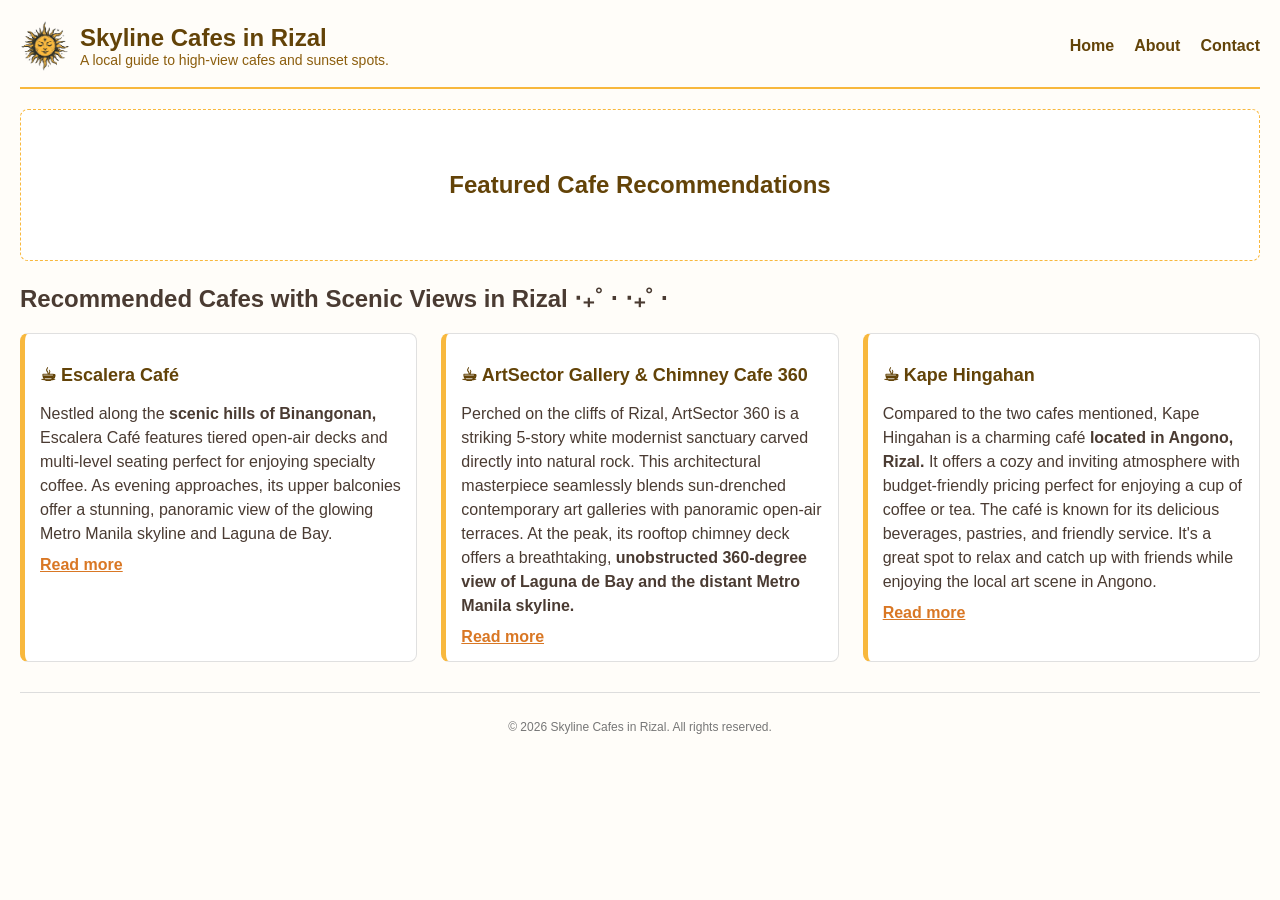
==== commit f86b2ac0: "clean up my html code and update my css product cards, and header" ====
--- a/index.html
+++ b/index.html
@@ -27,25 +27,31 @@
   </header>
 
   <main>
+    <section class="centered-callout">
+      <h2>Featured Cafe Recommendations</h2>
+    </section>
+
     <h2>Recommended Cafes with Scenic Views in Rizal ‧₊˚ ⋅ ‧₊˚ ⋅</h2>
 
-    <article class="product-card">
-      <h2>☕︎ Escalera Café</h2>
-      <p>Nestled along the <strong>scenic hills of Binangonan,</strong> Escalera Café features tiered open-air decks and multi-level seating perfect for enjoying specialty coffee. As evening approaches, its upper balconies offer a stunning, panoramic view of the glowing Metro Manila skyline and Laguna de Bay.</p>
-      <a href="places/escalera.html">Read more</a>
-    </article>
+    <div class="place-grid">
+      <article class="place-card">
+        <h2>☕︎ Escalera Café</h2>
+        <p>Nestled along the <strong>scenic hills of Binangonan,</strong> Escalera Café features tiered open-air decks and multi-level seating perfect for enjoying specialty coffee. As evening approaches, its upper balconies offer a stunning, panoramic view of the glowing Metro Manila skyline and Laguna de Bay.</p>
+        <a href="places/escalera.html">Read more</a>
+      </article>
 
-    <article class="product-card">
-      <h2>☕︎ ArtSector Gallery & Chimney Cafe 360</h2>
-      <p>Perched on the cliffs of Rizal, ArtSector 360 is a striking 5-story white modernist sanctuary carved directly into natural rock. This architectural masterpiece seamlessly blends sun-drenched contemporary art galleries with panoramic open-air terraces. At the peak, its rooftop chimney deck offers a breathtaking, <strong>unobstructed 360-degree view of Laguna de Bay and the distant Metro Manila skyline.</strong></p>
-      <a href="places/artsector.html">Read more</a>
-    </article>
+      <article class="place-card">
+        <h2>☕︎ ArtSector Gallery & Chimney Cafe 360</h2>
+        <p>Perched on the cliffs of Rizal, ArtSector 360 is a striking 5-story white modernist sanctuary carved directly into natural rock. This architectural masterpiece seamlessly blends sun-drenched contemporary art galleries with panoramic open-air terraces. At the peak, its rooftop chimney deck offers a breathtaking, <strong>unobstructed 360-degree view of Laguna de Bay and the distant Metro Manila skyline.</strong></p>
+        <a href="places/artsector.html">Read more</a>
+      </article>
 
-    <article class="product-card">
-      <h2>☕︎ Kape Hingahan</h2>
-      <p>Compared to the two cafes mentioned, Kape Hingahan is a charming café <strong>located in Angono, Rizal.</strong> It offers a cozy and inviting atmosphere with budget-friendly pricing perfect for enjoying a cup of coffee or tea. The café is known for its delicious beverages, pastries, and friendly service. It's a great spot to relax and catch up with friends while enjoying the local art scene in Angono.</p>
-      <a href="places/hingahan.html">Read more</a>
-    </article>
+      <article class="place-card">
+        <h2>☕︎ Kape Hingahan</h2>
+        <p>Compared to the two cafes mentioned, Kape Hingahan is a charming café <strong>located in Angono, Rizal.</strong> It offers a cozy and inviting atmosphere with budget-friendly pricing perfect for enjoying a cup of coffee or tea. The café is known for its delicious beverages, pastries, and friendly service. It's a great spot to relax and catch up with friends while enjoying the local art scene in Angono.</p>
+        <a href="places/hingahan.html">Read more</a>
+      </article>
+    </div>
   </main>
 
   <footer>
--- a/style.css
+++ b/style.css
@@ -15,6 +15,9 @@
   border-bottom: 2px solid var(--brand-color);
   padding-bottom: 15px;
   margin-bottom: 20px;
+  display: flex;
+  justify-content: space-between;
+  align-items: center;
 }
 
 .header-content {
@@ -31,19 +34,21 @@
 h1 {
   color: #634308;
   font-size: 24px;
+  margin: 0;
 }
 
 .tagline {
   color: #8c5e0e;
   font-size: 14px;
+  margin: 0;
 }
 
 nav ul {
   list-style-type: none;
   padding: 0;
-  display: flex;
-  gap: 15px;
-  margin-top: 15px;
+  margin: 0;
+  display: flex;
+  gap: 20px;
 }
 
 nav a {
@@ -56,27 +61,49 @@
   color: var(--brand-color);
 }
 
-.product-card {
+.centered-callout {
+  display: flex;
+  justify-content: center;
+  align-items: center;
+  min-height: 150px;
+  background-color: #ffffff;
+  border: 1px dashed var(--brand-color);
+  border-radius: 8px;
+  margin-bottom: 24px;
+}
+
+.centered-callout h2 {
+  margin: 0;
+  color: #634308;
+}
+
+.place-grid {
+  display: flex;
+  flex-wrap: wrap;
+  gap: 24px;
+}
+
+.place-card {
+  flex: 1 1 240px;
   background-color: #ffffff;
   border: 1px solid #e0e0e0;
   border-left: 5px solid var(--brand-color);
   border-radius: 8px;
   padding: 15px;
-  margin-bottom: 20px;
-}
-
-.product-card h2 {
+}
+
+.place-card h2 {
   color: #634308;
   font-size: 18px;
   margin-bottom: 10px;
 }
 
-.product-card p {
+.place-card p {
   line-height: 1.5;
   margin-bottom: 10px;
 }
 
-.product-card a {
+.place-card a {
   color: #d97724;
   font-weight: bold;
 }
@@ -175,7 +202,7 @@
 
 fieldset {
   border: 1px solid #e0e0e0;
-  border-radius: 6px;
+  border-radius: 8px;
   padding: 15px;
   margin-bottom: 15px;
 }
@@ -183,11 +210,11 @@
 legend {
   font-weight: bold;
   color: #634308;
-  padding: 0 5px;
+  padding: 0 6px;
 }
 
 button[type="submit"] {
-  background-color: #f8b83d;
+  background-color: var(--brand-color);
   color: #634308;
   font-weight: bold;
   border: none;
@@ -200,7 +227,6 @@
   background-color: #d97724;
   color: #ffffff;
 }
-
 
 .contact-list {
   list-style-type: none;
@@ -254,3 +280,22 @@
   margin-bottom: 15px;
   line-height: 1.6;
 }
+
+input[type="text"],
+input[type="email"],
+select,
+textarea {
+  padding: 8px 10px;
+  border: 1px solid #ccc;
+  border-radius: 4px;
+  width: 100%;
+  box-sizing: border-box;
+}
+
+input:focus,
+textarea:focus,
+select:focus,
+button:focus {
+  outline: 3px solid var(--brand-color);
+  outline-offset: 2px;
+}
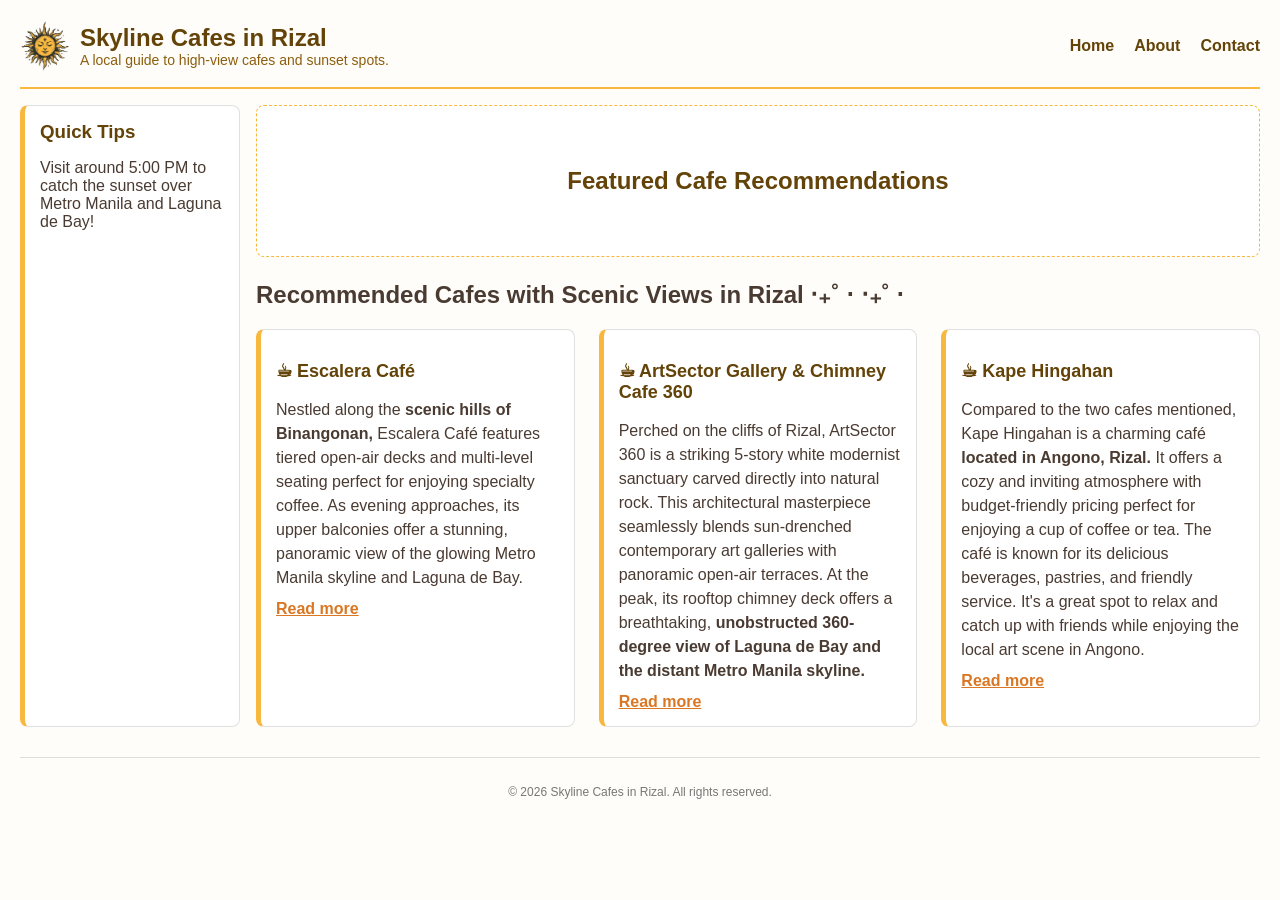
==== commit 0ed2ac43: "page skeleton and aside" ====
--- a/index.html
+++ b/index.html
@@ -7,7 +7,7 @@
   <link rel="stylesheet" href="style.css">
 </head>
 
-<body>
+<body class="page">
   <header>
     <div class="header-content">
       <img src="sun.png" alt="Skyline Cafes Logo" class="logo">
@@ -25,6 +25,11 @@
       </ul> 
     </nav>
   </header>
+
+  <aside>
+    <h3>Quick Tips</h3>
+    <p>Visit around 5:00 PM to catch the sunset over Metro Manila and Laguna de Bay!</p>
+  </aside>
 
   <main>
     <section class="centered-callout">
--- a/style.css
+++ b/style.css
@@ -9,15 +9,51 @@
   color: var(--text-color);
   font-family: Arial, sans-serif;
   margin: 20px;
+  display: grid;
+  grid-template-columns: 220px 1fr;
+  grid-template-areas:
+    "masthead masthead"
+    "side     main"
+    "foot     foot";
+  gap: 16px;
 }
 
 header {
+  grid-area: masthead;
   border-bottom: 2px solid var(--brand-color);
   padding-bottom: 15px;
-  margin-bottom: 20px;
   display: flex;
   justify-content: space-between;
   align-items: center;
+}
+
+aside {
+  grid-area: side;
+  background-color: #ffffff;
+  border: 1px solid #e0e0e0;
+  border-left: 5px solid var(--brand-color);
+  border-radius: 8px;
+  padding: 15px;
+}
+
+aside h3 {
+  color: #634308;
+  margin-top: 0;
+  margin-bottom: 10px;
+}
+
+main {
+  grid-area: main;
+}
+
+footer {
+  grid-area: foot;
+  text-align: center;
+  margin-top: 14px;
+  font-size: 12px;
+  color: #777777;
+  border-top: 1px solid #ddd;
+  padding-top: 15px;
 }
 
 .header-content {
@@ -108,15 +144,6 @@
   font-weight: bold;
 }
 
-footer {
-  text-align: center;
-  margin-top: 30px;
-  font-size: 12px;
-  color: #777777;
-  border-top: 1px solid #ddd;
-  padding-top: 15px;
-}
-
 .place-image {
   width: 100%;
   max-width: 400px;
@@ -192,68 +219,57 @@
 }
 
 .form-group input[type="text"],
-.form-group input[type="email"] {
-  width: 100%;
-  padding: 8px;
-  border: 1px solid #ccc;
-  border-radius: 4px;
-  box-sizing: border-box;
-}
-
-fieldset {
-  border: 1px solid #e0e0e0;
-  border-radius: 8px;
-  padding: 15px;
-  margin-bottom: 15px;
-}
-
-legend {
-  font-weight: bold;
-  color: #634308;
-  padding: 0 6px;
-}
-
-button[type="submit"] {
-  background-color: var(--brand-color);
-  color: #634308;
-  font-weight: bold;
-  border: none;
-  padding: 10px 20px;
-  border-radius: 6px;
-  cursor: pointer;
-}
-
-button[type="submit"]:hover {
-  background-color: #d97724;
-  color: #ffffff;
-}
-
-.contact-list {
-  list-style-type: none;
-  padding: 0;
-  line-height: 1.8;
-}
-
-.contact-list a {
-  color: #d97724;
-  font-weight: bold;
-}
-
-.form-group select {
-  width: 100%;
-  padding: 8px;
-  border: 1px solid #ccc;
-  border-radius: 4px;
-  box-sizing: border-box;
-}
-
+.form-group input[type="email"],
+.form-group select,
 .form-group textarea {
   width: 100%;
   padding: 8px;
   border: 1px solid #ccc;
   border-radius: 4px;
   box-sizing: border-box;
+}
+
+.form-group textarea {
   font-family: Arial, sans-serif;
+}
+
+fieldset {
+  border: 1px solid #e0e0e0;
+  border-radius: 8px;
+  padding: 15px;
+  margin-bottom: 15px;
+}
+
+legend {
+  font-weight: bold;
+  color: #634308;
+  padding: 0 6px;
+}
+
+button[type="submit"] {
+  background-color: var(--brand-color);
+  color: #634308;
+  font-weight: bold;
+  border: none;
+  padding: 10px 20px;
+  border-radius: 6px;
+  cursor: pointer;
+}
+
+button[type="submit"]:hover {
+  background-color: #d97724;
+  color: #ffffff;
+}
+
+.contact-list {
+  list-style-type: none;
+  padding: 0;
+  line-height: 1.8;
+}
+
+.contact-list a {
+  color: #d97724;
+  font-weight: bold;
 }
 
 .about-container {
@@ -279,17 +295,6 @@
 .about-text p {
   margin-bottom: 15px;
   line-height: 1.6;
-}
-
-input[type="text"],
-input[type="email"],
-select,
-textarea {
-  padding: 8px 10px;
-  border: 1px solid #ccc;
-  border-radius: 4px;
-  width: 100%;
-  box-sizing: border-box;
 }
 
 input:focus,
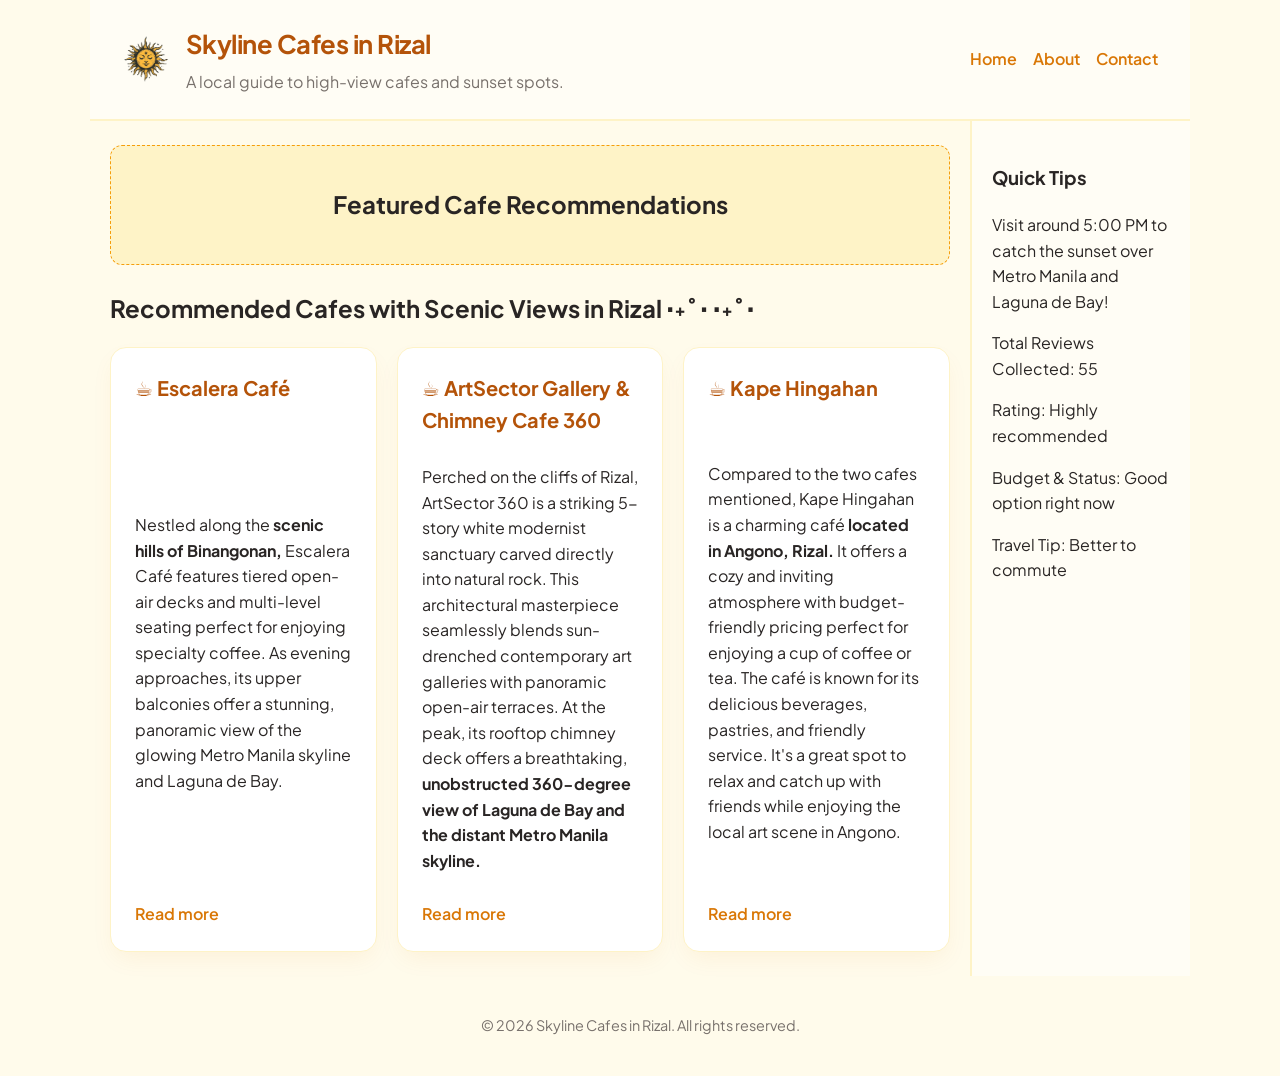
==== commit 4f9ca77e: "add javascript" ====
--- a/index.html
+++ b/index.html
@@ -12,7 +12,7 @@
     <div class="header-content">
       <img src="sun.png" alt="Skyline Cafes Logo" class="logo">
       <div>
-        <h1>Skyline Cafes in Rizal</h1>
+        <h1 id="guide-name">Skyline Cafes in Rizal</h1>
         <p class="tagline">A local guide to high-view cafes and sunset spots.</p>
       </div>
     </div>
@@ -29,6 +29,10 @@
   <aside>
     <h3>Quick Tips</h3>
     <p>Visit around 5:00 PM to catch the sunset over Metro Manila and Laguna de Bay!</p>
+    <p id="total-places"></p>
+    <p id="rating-label"></p>
+    <p id="budget-check"></p>
+    <p id="distance-note"></p>
   </aside>
 
   <main>
@@ -60,7 +64,9 @@
   </main>
 
   <footer>
-    <p>&copy; 2026 Skyline Cafes in Rizal. All rights reserved.</p>
+    <p id="copyright">&copy; 2026 Skyline Cafes in Rizal. All rights reserved.</p>
   </footer>
+
+  <script src="script.js"></script>
 </body>
 </html>
--- a/style.css
+++ b/style.css
@@ -1,306 +1,321 @@
+@import url('https://fonts.googleapis.com/css2?family=Plus+Jakarta+Sans:wght@400;500;600;700&display=swap');
+
 :root {
-  --brand-color: #f8b83d;
-  --bg-color: #fffdf9;
-  --text-color: #4a3b32;
+  --brand-color: #d97706;
+  --accent-color: #f59e0b;
+  --dark-ink: #292524;
+  --muted-grey: #78716c;
+  --light-bg: #fffbeb;
+  --card-bg: #ffffff;
+  --border-color: #fef3c7;
+}
+
+* {
+  box-sizing: border-box;
 }
 
 body {
-  background-color: var(--bg-color);
-  color: var(--text-color);
-  font-family: Arial, sans-serif;
-  margin: 20px;
-  display: grid;
-  grid-template-columns: 220px 1fr;
-  grid-template-areas:
-    "masthead masthead"
-    "side     main"
-    "foot     foot";
-  gap: 16px;
+  font-family: 'Plus Jakarta Sans', system-ui, -apple-system, sans-serif;
+  line-height: 1.6;
+  color: var(--dark-ink);
+  background-color: var(--light-bg);
+  margin: 0;
+  padding: 0;
 }
 
 header {
   grid-area: masthead;
-  border-bottom: 2px solid var(--brand-color);
-  padding-bottom: 15px;
-  display: flex;
+  background-color: #fffdf5;
+  padding: 24px 32px;
+  border-bottom: 2px solid var(--border-color);
+  display: flex;
+  flex-wrap: wrap;
   justify-content: space-between;
   align-items: center;
+  gap: 16px;
+}
+
+main {
+  grid-area: main;
+  padding: 24px 20px;
+  width: 100%;
 }
 
 aside {
   grid-area: side;
-  background-color: #ffffff;
-  border: 1px solid #e0e0e0;
-  border-left: 5px solid var(--brand-color);
-  border-radius: 8px;
-  padding: 15px;
-}
-
-aside h3 {
-  color: #634308;
-  margin-top: 0;
-  margin-bottom: 10px;
-}
-
-main {
-  grid-area: main;
+  padding: 24px 20px;
+  background-color: #fffdf5;
+  border-top: 1px solid var(--border-color);
+  border-bottom: 1px solid var(--border-color);
 }
 
 footer {
   grid-area: foot;
   text-align: center;
-  margin-top: 14px;
-  font-size: 12px;
-  color: #777777;
-  border-top: 1px solid #ddd;
-  padding-top: 15px;
+  padding: 24px;
+  color: var(--muted-grey);
+  font-size: 0.9rem;
+}
+
+.page {
+  display: grid;
+  grid-template-columns: 1fr;
+  grid-template-areas:
+    "masthead"
+    "main"
+    "side"
+    "foot";
+}
+
+@media (min-width: 700px) {
+  .page {
+    grid-template-columns: 1fr 220px;
+    grid-template-areas:
+      "masthead masthead"
+      "main     side"
+      "foot     foot";
+    max-width: 1100px;
+    margin: 0 auto;
+  }
+
+  aside {
+    border-top: none;
+    border-bottom: none;
+    border-left: 2px solid var(--border-color);
+    border-right: none;
+  }
+}
+
+header h1 {
+  margin: 0;
+  font-size: 1.6rem;
+  font-weight: 700;
+  letter-spacing: -0.02em;
+  color: #b45309;
+}
+
+header p {
+  margin: 4px 0 0 0;
+  color: var(--muted-grey);
 }
 
 .header-content {
   display: flex;
   align-items: center;
-  gap: 10px;
+  gap: 16px;
 }
 
 .logo {
-  width: 50px;
-  height: auto;
-}
-
-h1 {
-  color: #634308;
-  font-size: 24px;
-  margin: 0;
-}
-
-.tagline {
-  color: #8c5e0e;
-  font-size: 14px;
-  margin: 0;
+  width: 48px;
+  height: 48px;
+  object-fit: contain;
 }
 
 nav ul {
-  list-style-type: none;
+  list-style: none;
   padding: 0;
   margin: 0;
   display: flex;
-  gap: 20px;
+  gap: 16px;
+  flex-wrap: wrap;
 }
 
 nav a {
+  color: var(--brand-color);
   text-decoration: none;
-  color: #634308;
-  font-weight: bold;
+  font-weight: 600;
 }
 
 nav a:hover {
-  color: var(--brand-color);
+  color: #b45309;
+  text-decoration: underline;
+}
+
+hr {
+  border: none;
+  border-top: 1px solid var(--border-color);
+  margin: 24px 0;
 }
 
 .centered-callout {
   display: flex;
   justify-content: center;
   align-items: center;
-  min-height: 150px;
-  background-color: #ffffff;
-  border: 1px dashed var(--brand-color);
-  border-radius: 8px;
+  min-height: 120px;
+  background-color: #fef3c7;
+  border: 1px dashed var(--accent-color);
+  border-radius: 12px;
   margin-bottom: 24px;
-}
-
-.centered-callout h2 {
-  margin: 0;
-  color: #634308;
+  text-align: center;
+  padding: 16px;
 }
 
 .place-grid {
-  display: flex;
-  flex-wrap: wrap;
-  gap: 24px;
+  display: grid;
+  grid-template-columns: repeat(auto-fit, minmax(260px, 1fr));
+  gap: 20px;
+  margin-top: 20px;
 }
 
 .place-card {
-  flex: 1 1 240px;
-  background-color: #ffffff;
-  border: 1px solid #e0e0e0;
-  border-left: 5px solid var(--brand-color);
-  border-radius: 8px;
-  padding: 15px;
+  background-color: var(--card-bg);
+  padding: 24px;
+  border: 1px solid var(--border-color);
+  border-radius: 16px;
+  box-shadow: 0 10px 25px -5px rgba(217, 119, 6, 0.08);
+  display: flex;
+  flex-direction: column;
+  justify-content: space-between;
 }
 
 .place-card h2 {
-  color: #634308;
-  font-size: 18px;
-  margin-bottom: 10px;
-}
-
-.place-card p {
-  line-height: 1.5;
-  margin-bottom: 10px;
+  margin: 0 0 12px 0;
+  font-size: 1.25rem;
+  font-weight: 700;
+  color: #b45309;
 }
 
 .place-card a {
-  color: #d97724;
-  font-weight: bold;
+  color: var(--brand-color);
+  text-decoration: none;
+  font-weight: 600;
+  margin-top: 12px;
+  display: inline-block;
+}
+
+.place-card a:hover {
+  text-decoration: underline;
+}
+
+.about-container {
+  display: flex;
+  flex-direction: column;
+  gap: 20px;
+  margin-top: 16px;
+}
+
+@media (min-width: 600px) {
+  .about-container {
+    flex-direction: row;
+    align-items: flex-start;
+  }
+}
+
+.owner-image {
+  width: 220px;
+  max-width: 100%;
+  height: auto;
+  border-radius: 12px;
+  border: 1px solid var(--border-color);
+  flex-shrink: 0;
+}
+
+.about-text {
+  flex: 1;
 }
 
 .place-image {
   width: 100%;
-  max-width: 400px;
+  max-width: 100%;
   height: auto;
-  border-radius: 8px;
-  margin-bottom: 15px;
-}
-
-.place-links {
-  margin-bottom: 15px;
-}
-
-.place-links a {
-  color: #d97724;
-  font-weight: bold;
-  text-decoration: none;
+  border-radius: 12px;
+  margin-bottom: 16px;
+  border: 1px solid var(--border-color);
 }
 
 .info-table {
   width: 100%;
   border-collapse: collapse;
-  margin-bottom: 20px;
-}
-
-.info-table th, 
+  margin: 16px 0;
+}
+
+.info-table th,
 .info-table td {
-  border: 1px solid #ece3d5;
-  padding: 8px 12px;
+  padding: 10px 12px;
   text-align: left;
+  border-bottom: 1px solid var(--border-color);
 }
 
 .info-table th {
-  background-color: #f8b83d;
-  color: #634308;
-}
-
-.notes-section {
-  margin-top: 15px;
-  line-height: 1.6;
-}
-
-.notes-section h3 {
-  color: #634308;
-  font-size: 16px;
-  margin-top: 10px;
-}
-
-.notes-section ul {
-  padding-left: 20px;
+  width: 130px;
+  font-weight: 600;
+  color: #b45309;
 }
 
 .recommend-form {
-  background-color: #ffffff;
-  border: 1px solid #e0e0e0;
-  border-radius: 8px;
-  padding: 20px;
-  margin-top: 30px;
-}
-
-.recommend-form h2 {
-  color: #634308;
-  margin-bottom: 15px;
+  background-color: var(--card-bg);
+  padding: 24px;
+  border: 1px solid var(--border-color);
+  border-radius: 16px;
+  margin-top: 24px;
+  display: flex;
+  flex-direction: column;
+  gap: 16px;
+  box-shadow: 0 10px 25px -5px rgba(217, 119, 6, 0.08);
 }
 
 .form-group {
-  margin-bottom: 15px;
-}
-
-.form-group label {
-  display: block;
-  font-weight: bold;
-  margin-bottom: 5px;
-}
-
-.form-group input[type="text"],
-.form-group input[type="email"],
+  display: flex;
+  flex-direction: column;
+  gap: 6px;
+}
+
+.form-group input,
 .form-group select,
 .form-group textarea {
+  padding: 12px 14px;
+  border: 1px solid var(--border-color);
+  border-radius: 8px;
+  font-family: inherit;
+  font-size: 0.95rem;
   width: 100%;
-  padding: 8px;
-  border: 1px solid #ccc;
-  border-radius: 4px;
-  box-sizing: border-box;
-}
-
-.form-group textarea {
-  font-family: Arial, sans-serif;
+  background-color: #fffdf5;
+}
+
+.form-group input:focus,
+.form-group select:focus,
+.form-group textarea:focus {
+  outline: 2px solid var(--accent-color);
 }
 
 fieldset {
-  border: 1px solid #e0e0e0;
-  border-radius: 8px;
-  padding: 15px;
-  margin-bottom: 15px;
+  border: 1px solid var(--border-color);
+  background-color: #fffdfb;
+  border-radius: 12px;
+  padding: 16px;
+  margin: 0;
+  display: flex;
+  flex-direction: column;
+  gap: 8px;
 }
 
 legend {
-  font-weight: bold;
-  color: #634308;
+  font-weight: 600;
+  color: #b45309;
   padding: 0 6px;
 }
 
 button[type="submit"] {
   background-color: var(--brand-color);
-  color: #634308;
-  font-weight: bold;
+  color: #ffffff;
+  padding: 12px 20px;
   border: none;
-  padding: 10px 20px;
-  border-radius: 6px;
+  border-radius: 8px;
+  font-weight: 600;
   cursor: pointer;
+  transition: all 0.2s ease;
 }
 
 button[type="submit"]:hover {
-  background-color: #d97724;
-  color: #ffffff;
+  background-color: #b45309;
+  transform: translateY(-1px);
 }
 
 .contact-list {
-  list-style-type: none;
+  list-style: none;
   padding: 0;
-  line-height: 1.8;
-}
-
-.contact-list a {
-  color: #d97724;
-  font-weight: bold;
-}
-
-.about-container {
-  display: flex;
-  gap: 20px;
-  align-items: flex-start;
-  margin-top: 15px;
-  flex-wrap: wrap;
-}
-
-.owner-image {
-  width: 100%;
-  max-width: 250px;
-  height: auto;
-  border-radius: 8px;
-}
-
-.about-text {
-  flex: 1;
-  min-width: 250px;
-}
-
-.about-text p {
-  margin-bottom: 15px;
-  line-height: 1.6;
-}
-
-input:focus,
-textarea:focus,
-select:focus,
-button:focus {
-  outline: 3px solid var(--brand-color);
-  outline-offset: 2px;
+  margin: 0;
+  display: flex;
+  flex-direction: column;
+  gap: 12px;
 }
